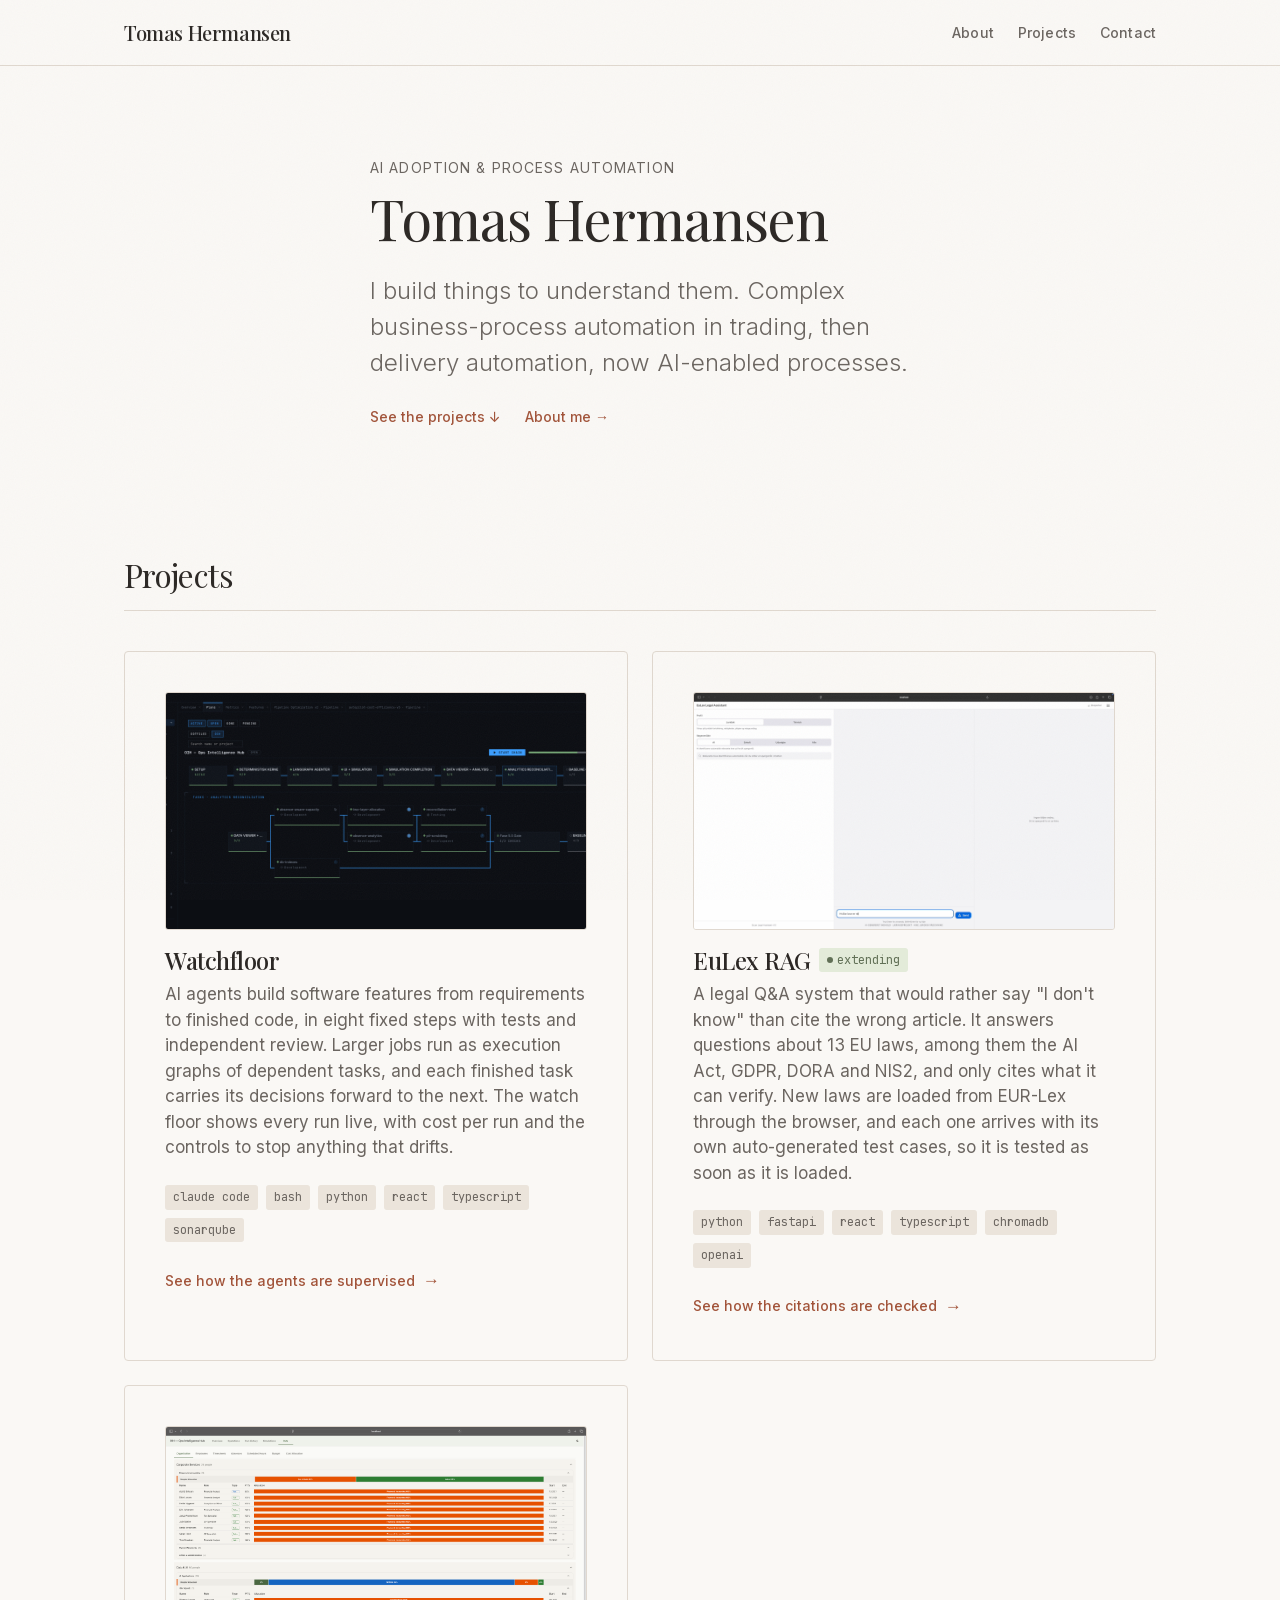
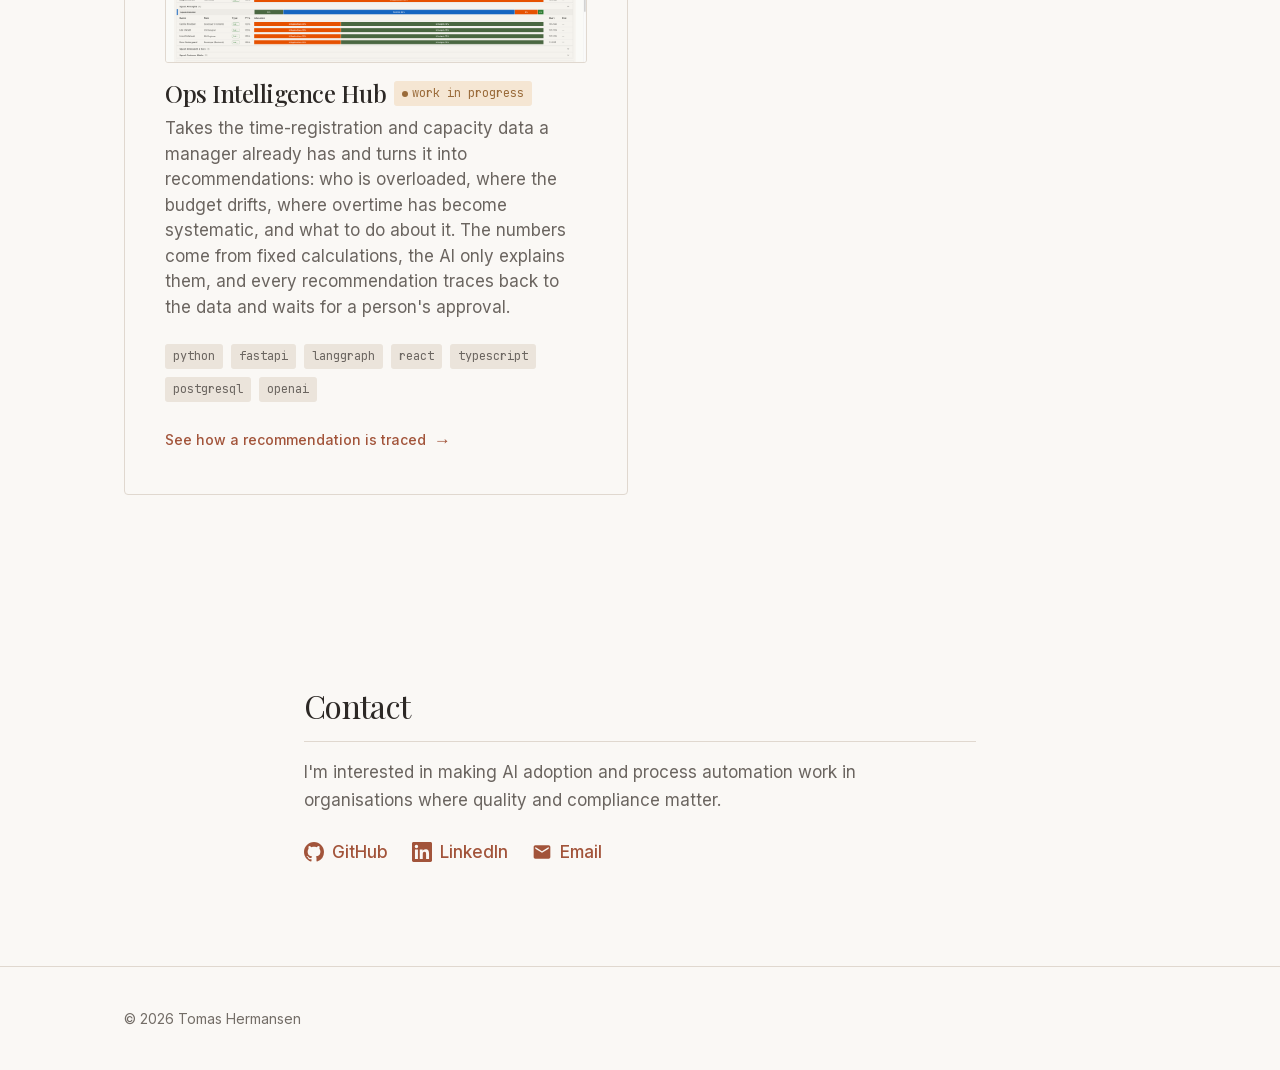
==== index.html @ 168fffea "design(landing): tighter hero and section spacing on phones so the first card starts above the fold " ====
<!DOCTYPE html>
<html lang="en">
<head>
  <meta charset="UTF-8">
  <meta name="viewport" content="width=device-width, initial-scale=1.0">
  <title>Tomas Hermansen | AI Adoption &amp; Process Automation</title>
  <meta name="description" content="AI adoption and process automation in regulated financial services. Currently building AI-powered process solutions and figuring out what governance actually looks like when agents do the work.">
  <meta name="theme-color" content="#FAF8F5">
  <link rel="canonical" href="https://tomashermansen-lang.github.io/portfolio/">

  <!-- Open Graph -->
  <meta property="og:type" content="website">
  <meta property="og:title" content="Tomas Hermansen | AI Adoption &amp; Process Automation">
  <meta property="og:description" content="AI adoption and process automation in regulated financial services - building AI-powered process solutions. Watchfloor, an agentic SDLC with a human supervision deck. A legal RAG system. Decision intelligence for operations.">
  <meta property="og:url" content="https://tomashermansen-lang.github.io/portfolio/">
  <meta property="og:image" content="https://tomashermansen-lang.github.io/portfolio/screenshots/dashboard-dark.png">
  <meta property="og:image:width" content="1200">
  <meta property="og:image:height" content="630">
  <meta property="og:locale" content="en">

  <!-- Twitter Card -->
  <meta name="twitter:card" content="summary_large_image">
  <meta name="twitter:title" content="Tomas Hermansen | AI Adoption &amp; Process Automation">
  <meta name="twitter:description" content="AI adoption and process automation in regulated financial services - building AI-powered process solutions. Watchfloor, an agentic SDLC with a human supervision deck. A legal RAG system. Decision intelligence for operations.">
  <meta name="twitter:image" content="https://tomashermansen-lang.github.io/portfolio/screenshots/dashboard-dark.png">

  <link rel="icon" href="assets/favicon.svg" type="image/svg+xml">
  <link rel="icon" href="assets/favicon.ico" sizes="32x32">
  <link rel="apple-touch-icon" href="assets/apple-touch-icon.png">
  <link rel="manifest" href="site.webmanifest">
  <link rel="stylesheet" href="style.css?v=8">

  <!-- Structured Data -->
  <script type="application/ld+json">
  {
    "@context": "https://schema.org",
    "@type": "ProfilePage",
    "mainEntity": {
      "@type": "Person",
      "name": "Tomas Hermansen",
      "jobTitle": "AI Adoption & Process Automation",
      "url": "https://tomashermansen-lang.github.io/portfolio/",
      "sameAs": [
        "https://github.com/tomashermansen-lang",
        "https://linkedin.com/in/tomashermansen"
      ]
    }
  }
  </script>
</head>
<body>

  <a href="#main" class="skip-link">Skip to content</a>

  <!-- Navigation -->
  <nav class="nav" aria-label="Primary">
    <div class="nav__inner">
      <a href="index.html" class="nav__name">Tomas Hermansen</a>
      <button class="nav__toggle" aria-expanded="false" aria-controls="nav-menu" aria-label="Menu">
        <svg class="nav__icon-open" viewBox="0 0 24 24" fill="none" stroke="currentColor" stroke-width="2" stroke-linecap="round"><line x1="3" y1="6" x2="21" y2="6"/><line x1="3" y1="12" x2="21" y2="12"/><line x1="3" y1="18" x2="21" y2="18"/></svg>
        <svg class="nav__icon-close" viewBox="0 0 24 24" fill="none" stroke="currentColor" stroke-width="2" stroke-linecap="round"><line x1="18" y1="6" x2="6" y2="18"/><line x1="6" y1="6" x2="18" y2="18"/></svg>
      </button>
      <ul class="nav__links" id="nav-menu">
        <li><a href="about.html">About</a></li>
        <li class="nav__dropdown-trigger">
          <a href="#projects" role="button" aria-expanded="false" aria-haspopup="true">Projects</a>
          <div class="nav__dropdown" id="projects-dropdown">
            <ul class="nav__dropdown-menu" role="menu">
              <li><a href="projects/watchfloor.html" role="menuitem">Watchfloor <span class="nav__dropdown-desc">Agentic SDLC with human supervision</span></a></li>
              <li class="nav__dropdown-subitem"><a href="projects/watchfloor-pipeline.html" role="menuitem" aria-label="Watchfloor chapter: The pipeline">The pipeline</a></li>
              <li class="nav__dropdown-subitem"><a href="projects/watchfloor-autopilot.html" role="menuitem" aria-label="Watchfloor chapter: Autopilot and execution graphs">Autopilot &amp; execution graphs</a></li>
              <li class="nav__dropdown-subitem"><a href="projects/watchfloor-observability.html" role="menuitem" aria-label="Watchfloor chapter: The watch floor">The watch floor</a></li>
              <li class="nav__dropdown-subitem"><a href="projects/watchfloor-economics.html" role="menuitem" aria-label="Watchfloor chapter: Economics and model routing">Economics &amp; model routing</a></li>
              <li><a href="projects/rag-framework.html" role="menuitem">EuLex RAG <span class="nav__dropdown-desc">Legal Q&amp;A with verified citations</span></a></li>
              <li><a href="projects/ops-intelligence-hub.html" role="menuitem">Ops Intelligence Hub <span class="nav__dropdown-desc">Decision intelligence for workforce analytics</span></a></li>
            </ul>
          </div>
        </li>
        <li><a href="#contact">Contact</a></li>
      </ul>
    </div>
  </nav>

  <main id="main">

    <!-- Hero -->
    <section class="hero" aria-label="Introduction">
      <div class="container">
        <p class="hero__kicker">AI Adoption &amp; Process Automation</p>
        <h1 class="hero__title">Tomas Hermansen</h1>
        <p class="hero__subtitle">I build things to understand them. Complex business-process automation in trading, then delivery automation, now AI-enabled processes.</p>
        <p class="hero__links">
          <a href="#projects">See the projects <span aria-hidden="true">&darr;</span></a>
          <a href="about.html">About me <span aria-hidden="true">&rarr;</span></a>
        </p>
      </div>
    </section>


    <!-- Projects -->
    <section id="projects" aria-labelledby="projects-title">
      <div class="container container--wide">
        <h2 class="section-title" id="projects-title">Projects</h2>
        <div class="projects-grid">

          <a href="projects/watchfloor.html" class="project-card">
            <div class="project-card__thumbnail project-card__thumbnail--lead">
              <img src="screenshots/dashboard-dark.png" alt="" loading="lazy" width="540" height="304">
            </div>
            <div class="project-card__header">
              <div class="project-card__title-row">
                <h3 class="project-card__title">Watchfloor</h3>
              </div>
            </div>
            <p class="project-card__description">
              AI agents build software features from requirements to finished code, in eight fixed steps with tests and independent review. Larger jobs run as execution graphs of dependent tasks, and each finished task carries its decisions forward to the next. The watch floor shows every run live, with cost per run and the controls to stop anything that drifts.
            </p>
            <div class="project-card__tags">
              <span class="tag">claude code</span>
              <span class="tag">bash</span>
              <span class="tag">python</span>
              <span class="tag">react</span>
              <span class="tag">typescript</span>
              <span class="tag">sonarqube</span>
            </div>
            <span class="project-card__link">See how the agents are supervised <span class="project-card__arrow" aria-hidden="true">&rarr;</span></span>
          </a>

          <a href="projects/rag-framework.html" class="project-card">
            <div class="project-card__thumbnail project-card__thumbnail--lead">
              <img src="assets/eulex/chat-demo.gif" alt="" loading="lazy" width="540" height="304">
            </div>
            <div class="project-card__header">
              <div class="project-card__title-row">
                <h3 class="project-card__title">EuLex RAG</h3>
                <span class="chip chip--extending"><span class="chip__dot"></span> extending</span>
              </div>
            </div>
            <p class="project-card__description">
              A legal Q&amp;A system that would rather say "I don't know" than cite the wrong article. It answers questions about 13 EU laws, among them the AI Act, GDPR, DORA and NIS2, and only cites what it can verify. New laws are loaded from EUR-Lex through the browser, and each one arrives with its own auto-generated test cases, so it is tested as soon as it is loaded.
            </p>
            <div class="project-card__tags">
              <span class="tag">python</span>
              <span class="tag">fastapi</span>
              <span class="tag">react</span>
              <span class="tag">typescript</span>
              <span class="tag">chromadb</span>
              <span class="tag">openai</span>
            </div>
            <span class="project-card__link">See how the citations are checked <span class="project-card__arrow" aria-hidden="true">&rarr;</span></span>
          </a>

          <a href="projects/ops-intelligence-hub.html" class="project-card">
            <div class="project-card__thumbnail project-card__thumbnail--lead">
              <img src="screenshots/oih-data-org.png" alt="" loading="lazy" width="540" height="304">
            </div>
            <div class="project-card__header">
              <div class="project-card__title-row">
                <h3 class="project-card__title">Ops Intelligence Hub</h3>
                <span class="chip chip--wip"><span class="chip__dot"></span> work in progress</span>
              </div>
            </div>
            <p class="project-card__description">
              Takes the time-registration and capacity data a manager already has and turns it into recommendations: who is overloaded, where the budget drifts, where overtime has become systematic, and what to do about it. The numbers come from fixed calculations, the AI only explains them, and every recommendation traces back to the data and waits for a person's approval.
            </p>
            <div class="project-card__tags">
              <span class="tag">python</span>
              <span class="tag">fastapi</span>
              <span class="tag">langgraph</span>
              <span class="tag">react</span>
              <span class="tag">typescript</span>
              <span class="tag">postgresql</span>
              <span class="tag">openai</span>
            </div>
            <span class="project-card__link">See how a recommendation is traced <span class="project-card__arrow" aria-hidden="true">&rarr;</span></span>
          </a>

        </div>
      </div>
    </section>

    <!-- Contact -->
    <section id="contact" aria-labelledby="contact-title">
      <div class="container">
        <h2 class="section-title" id="contact-title">Contact</h2>
        <p class="contact__lede">
          I'm interested in making AI adoption and process automation work
          in organisations where quality and compliance matter.
        </p>
        <ul class="contact__links">
          <li>
            <a href="https://github.com/tomashermansen-lang" target="_blank" rel="noopener noreferrer">
              <svg viewBox="0 0 24 24" fill="currentColor" aria-hidden="true"><path d="M12 0C5.37 0 0 5.37 0 12c0 5.31 3.435 9.795 8.205 11.385.6.105.825-.255.825-.57 0-.285-.015-1.23-.015-2.235-3.015.555-3.795-.735-4.035-1.41-.135-.345-.72-1.41-1.23-1.695-.42-.225-1.02-.78-.015-.795.945-.015 1.62.87 1.845 1.23 1.08 1.815 2.805 1.305 3.495.99.105-.78.42-1.305.765-1.605-2.67-.3-5.46-1.335-5.46-5.925 0-1.305.465-2.385 1.23-3.225-.12-.3-.54-1.53.12-3.18 0 0 1.005-.315 3.3 1.23.96-.27 1.98-.405 3-.405s2.04.135 3 .405c2.295-1.56 3.3-1.23 3.3-1.23.66 1.65.24 2.88.12 3.18.765.84 1.23 1.905 1.23 3.225 0 4.605-2.805 5.625-5.475 5.925.435.375.81 1.095.81 2.22 0 1.605-.015 2.895-.015 3.3 0 .315.225.69.825.57A12.02 12.02 0 0024 12c0-6.63-5.37-12-12-12z"/></svg>
              GitHub
            </a>
          </li>
          <li>
            <a href="https://linkedin.com/in/tomashermansen" target="_blank" rel="noopener noreferrer">
              <svg viewBox="0 0 24 24" fill="currentColor" aria-hidden="true"><path d="M20.447 20.452h-3.554v-5.569c0-1.328-.027-3.037-1.852-3.037-1.853 0-2.136 1.445-2.136 2.939v5.667H9.351V9h3.414v1.561h.046c.477-.9 1.637-1.85 3.37-1.85 3.601 0 4.267 2.37 4.267 5.455v6.286zM5.337 7.433a2.062 2.062 0 01-2.063-2.065 2.064 2.064 0 112.063 2.065zm1.782 13.019H3.555V9h3.564v11.452zM22.225 0H1.771C.792 0 0 .774 0 1.729v20.542C0 23.227.792 24 1.771 24h20.451C23.2 24 24 23.227 24 22.271V1.729C24 .774 23.2 0 22.222 0h.003z"/></svg>
              LinkedIn
            </a>
          </li>
          <li>
            <a href="mailto:tomas.hermansen@gmail.com">
              <svg viewBox="0 0 24 24" fill="currentColor" aria-hidden="true"><path d="M20 4H4c-1.1 0-1.99.9-1.99 2L2 18c0 1.1.9 2 2 2h16c1.1 0 2-.9 2-2V6c0-1.1-.9-2-2-2zm0 4-8 5-8-5V6l8 5 8-5v2z"/></svg>
              Email
            </a>
          </li>
        </ul>
      </div>
    </section>

  </main>

  <!-- Footer -->
  <footer class="footer">
    <div class="footer__inner">
      <span>&copy; 2026 Tomas Hermansen</span>
    </div>
  </footer>

  <script src="lightbox.js"></script>
  <script data-goatcounter="https://tomashermansen.goatcounter.com/count" async src="//gc.zgo.at/count.js"></script>
</body>
</html>
---- style.css ----
/* ==========================================================================
   Self-hosted Fonts
   ========================================================================== */

@font-face {
  font-family: 'Inter';
  font-style: normal;
  font-weight: 300 600;
  font-display: swap;
  src: url('assets/fonts/inter-latin.woff2') format('woff2');
  unicode-range: U+0000-00FF, U+0131, U+0152-0153, U+02BB-02BC, U+02C6, U+02DA, U+02DC, U+0304, U+0308, U+0329, U+2000-206F, U+20AC, U+2122, U+2191, U+2193, U+2212, U+2215, U+FEFF, U+FFFD;
}

@font-face {
  font-family: 'Inter';
  font-style: normal;
  font-weight: 300 600;
  font-display: swap;
  src: url('assets/fonts/inter-latin-ext.woff2') format('woff2');
  unicode-range: U+0100-02BA, U+02BD-02C5, U+02C7-02CC, U+02CE-02D7, U+02DD-02FF, U+0304, U+0308, U+0329, U+1D00-1DBF, U+1E00-1E9F, U+1EF2-1EFF, U+2020, U+20A0-20AB, U+20AD-20C0, U+2113, U+2C60-2C7F, U+A720-A7FF;
}

@font-face {
  font-family: 'Playfair Display';
  font-style: normal;
  font-weight: 400 500;
  font-display: swap;
  src: url('assets/fonts/playfair-display-latin.woff2') format('woff2');
  unicode-range: U+0000-00FF, U+0131, U+0152-0153, U+02BB-02BC, U+02C6, U+02DA, U+02DC, U+0304, U+0308, U+0329, U+2000-206F, U+20AC, U+2122, U+2191, U+2193, U+2212, U+2215, U+FEFF, U+FFFD;
}

@font-face {
  font-family: 'Playfair Display';
  font-style: normal;
  font-weight: 400 500;
  font-display: swap;
  src: url('assets/fonts/playfair-display-latin-ext.woff2') format('woff2');
  unicode-range: U+0100-02BA, U+02BD-02C5, U+02C7-02CC, U+02CE-02D7, U+02DD-02FF, U+0304, U+0308, U+0329, U+1D00-1DBF, U+1E00-1E9F, U+1EF2-1EFF, U+2020, U+20A0-20AB, U+20AD-20C0, U+2113, U+2C60-2C7F, U+A720-A7FF;
}

@font-face {
  font-family: 'JetBrains Mono';
  font-style: normal;
  font-weight: 400;
  font-display: swap;
  src: url('assets/fonts/jetbrains-mono-latin.woff2') format('woff2');
  unicode-range: U+0000-00FF, U+0131, U+0152-0153, U+02BB-02BC, U+02C6, U+02DA, U+02DC, U+0304, U+0308, U+0329, U+2000-206F, U+20AC, U+2122, U+2191, U+2193, U+2212, U+2215, U+FEFF, U+FFFD;
}

@font-face {
  font-family: 'JetBrains Mono';
  font-style: normal;
  font-weight: 400;
  font-display: swap;
  src: url('assets/fonts/jetbrains-mono-latin-ext.woff2') format('woff2');
  unicode-range: U+0100-02BA, U+02BD-02C5, U+02C7-02CC, U+02CE-02D7, U+02DD-02FF, U+0304, U+0308, U+0329, U+1D00-1DBF, U+1E00-1E9F, U+1EF2-1EFF, U+2020, U+20A0-20AB, U+20AD-20C0, U+2113, U+2C60-2C7F, U+A720-A7FF;
}

/* ==========================================================================
   Design Tokens
   ========================================================================== */

:root {
  /* Backgrounds */
  --bg-primary: #FAF8F5;
  --bg-secondary: #F2EDE8;
  --bg-accent: #EBE4DB;

  /* Text */
  --text-primary: #2C2825;
  --text-secondary: #6B6560;
  --text-tertiary: #736D67;

  /* Accents */
  --accent-terracotta: #A2543A;
  --accent-clay: #8A4A30;
  --accent-sage: #617056;
  --accent-stone: #8C8478;

  /* Functional */
  --border: #E0D8CF;
  --shadow: rgba(44, 40, 37, 0.06);

  /* Typography Scale */
  --text-xs: 0.75rem;
  --text-sm: 0.875rem;
  --text-base: 1.0625rem;
  --text-lg: 1.25rem;
  --text-xl: 1.5rem;
  --text-2xl: 2rem;
  --text-3xl: 2.75rem;
  --text-4xl: 3.5rem;

  /* Spacing (8px grid) */
  --space-xs: 0.25rem;
  --space-sm: 0.5rem;
  --space-md: 1rem;
  --space-lg: 1.5rem;
  --space-xl: 2.5rem;
  --space-2xl: 4rem;
  --space-3xl: 6rem;
  --space-4xl: 8rem;

  /* Layout */
  --max-width-text: 720px;
  --max-width-grid: 1080px;

  /* Fonts */
  --font-serif: 'Playfair Display', Georgia, serif;
  --font-sans: 'Inter', -apple-system, BlinkMacSystemFont, 'Segoe UI', sans-serif;
  --font-mono: 'JetBrains Mono', 'SF Mono', 'Fira Code', monospace;
}

/* ==========================================================================
   Reset & Base
   ========================================================================== */

*, *::before, *::after {
  box-sizing: border-box;
  margin: 0;
  padding: 0;
}

html {
  scroll-behavior: smooth;
  -webkit-text-size-adjust: 100%;
}

body {
  font-family: var(--font-sans);
  font-size: var(--text-base);
  font-weight: 400;
  line-height: 1.65;
  color: var(--text-primary);
  background-color: var(--bg-primary);
  -webkit-font-smoothing: antialiased;
  -moz-osx-font-smoothing: grayscale;
}

/* Paper grain texture */
body::before {
  content: '';
  position: fixed;
  inset: 0;
  opacity: 0.03;
  pointer-events: none;
  z-index: 9999;
  background-image: url("data:image/svg+xml,%3Csvg viewBox='0 0 256 256' xmlns='http://www.w3.org/2000/svg'%3E%3Cfilter id='noise'%3E%3CfeTurbulence type='fractalNoise' baseFrequency='0.9' numOctaves='4' stitchTiles='stitch'/%3E%3C/filter%3E%3Crect width='100%25' height='100%25' filter='url(%23noise)'/%3E%3C/svg%3E");
  background-repeat: repeat;
  background-size: 256px 256px;
}

img {
  max-width: 100%;
  display: block;
}

a {
  color: var(--accent-terracotta);
  text-decoration: none;
  transition: color 0.2s ease;
}

a:hover {
  color: var(--accent-clay);
  text-decoration: underline;
}

a:focus-visible,
button:focus-visible {
  outline: 2px solid var(--accent-terracotta);
  outline-offset: 3px;
  border-radius: 2px;
}

::selection {
  background-color: var(--accent-terracotta);
  color: var(--bg-primary);
}

/* Skip to content */
.skip-link {
  position: absolute;
  top: -100%;
  left: var(--space-lg);
  z-index: 200;
  padding: var(--space-sm) var(--space-md);
  background-color: var(--text-primary);
  color: var(--bg-primary);
  font-size: var(--text-sm);
  font-weight: 500;
  border-radius: 0 0 4px 4px;
  text-decoration: none;
  transition: top 0.2s ease;
}

.skip-link:focus {
  top: 0;
  color: var(--bg-primary);
}

/* ==========================================================================
   Layout
   ========================================================================== */

.container {
  max-width: var(--max-width-text);
  margin: 0 auto;
  padding: 0 var(--space-lg);
}

.container--wide {
  max-width: var(--max-width-grid);
}

section {
  padding: var(--space-3xl) 0;
}

/* ==========================================================================
   Navigation
   ========================================================================== */

.nav {
  position: fixed;
  top: 0;
  left: 0;
  right: 0;
  z-index: 100;
  background-color: rgba(250, 248, 245, 0.9);
  backdrop-filter: blur(12px);
  -webkit-backdrop-filter: blur(12px);
  border-bottom: 1px solid var(--border);
  transition: transform 0.3s ease;
}

.nav--hidden {
  transform: translateY(-100%);
}

.nav__inner {
  max-width: var(--max-width-grid);
  margin: 0 auto;
  padding: var(--space-md) var(--space-lg);
  display: flex;
  justify-content: space-between;
  align-items: center;
}

.nav__name {
  font-family: var(--font-serif);
  font-size: var(--text-lg);
  font-weight: 500;
  color: var(--text-primary);
  text-decoration: none;
  letter-spacing: -0.02em;
}

.nav__name:hover {
  text-decoration: none;
  color: var(--text-primary);
}

.nav__links {
  display: flex;
  gap: var(--space-lg);
  list-style: none;
  align-items: center;
}

.nav__links > li {
  position: relative;
}

.nav__links a {
  font-size: var(--text-sm);
  font-weight: 500;
  color: var(--text-secondary);
  text-decoration: none;
  letter-spacing: 0.01em;
  transition: color 0.2s ease;
}

.nav__links a:hover {
  color: var(--text-primary);
  text-decoration: none;
}

/* Dropdown */
.nav__dropdown-trigger {
  cursor: pointer;
}

.nav__dropdown {
  position: absolute;
  top: 100%;
  left: 50%;
  transform: translateX(-50%);
  padding-top: var(--space-sm);
  opacity: 0;
  visibility: hidden;
  transition: opacity 0.2s ease, visibility 0.2s ease;
}

.nav__dropdown-trigger:hover .nav__dropdown,
.nav__dropdown-trigger:focus-within .nav__dropdown {
  opacity: 1;
  visibility: visible;
}

.nav__dropdown-menu {
  background-color: var(--bg-primary);
  border: 1px solid var(--border);
  border-radius: 4px;
  padding: var(--space-sm) 0;
  min-width: 220px;
  box-shadow: 0 4px 12px var(--shadow);
  list-style: none;
}

.nav__dropdown-menu a {
  display: block;
  padding: var(--space-sm) var(--space-lg);
  font-size: var(--text-sm);
  white-space: nowrap;
}

.nav__dropdown-menu a:hover {
  background-color: var(--bg-secondary);
  text-decoration: none;
}

.nav__dropdown-desc {
  display: block;
  margin-top: 2px;
  font-size: var(--text-xs);
  color: var(--text-tertiary);
}

/* Watchfloor chapter links, indented under the parent item */
.nav__dropdown-subitem a {
  padding: var(--space-xs) var(--space-lg) var(--space-xs) calc(var(--space-lg) + var(--space-md));
  font-size: var(--text-sm);
  color: var(--text-secondary);
}

/* Hamburger toggle */
.nav__toggle {
  display: none;
  background: none;
  border: none;
  cursor: pointer;
  padding: var(--space-sm);
  color: var(--text-primary);
  -webkit-tap-highlight-color: transparent;
}

.nav__toggle svg {
  width: 24px;
  height: 24px;
  display: block;
}

.nav__toggle .nav__icon-close {
  display: none;
}

.nav__toggle[aria-expanded="true"] .nav__icon-open {
  display: none;
}

.nav__toggle[aria-expanded="true"] .nav__icon-close {
  display: block;
}

/* ==========================================================================
   Hero
   ========================================================================== */

.hero {
  /* Half a screen, not a full one: the first project card must peek above
     the fold on a laptop. A clean hero edge reads as a "false floor". */
  min-height: auto;
  display: flex;
  flex-direction: column;
  justify-content: center;
  padding: var(--space-3xl) 0 var(--space-2xl);
  margin-top: 60px;
  position: relative;
}

.hero + section {
  padding-top: var(--space-2xl);
}

.hero--project {
  min-height: auto;
  padding: var(--space-4xl) 0 var(--space-2xl);
  margin-top: 60px;
}

.hero__title {
  font-family: var(--font-serif);
  font-size: var(--text-4xl);
  font-weight: 400;
  line-height: 1.1;
  letter-spacing: -0.02em;
  color: var(--text-primary);
  margin-bottom: var(--space-lg);
}

.hero__title--project {
  font-size: var(--text-3xl);
  margin-bottom: var(--space-md);
}

.hero__subtitle {
  font-size: var(--text-lg);
  font-weight: 300;
  color: var(--text-secondary);
  line-height: 1.5;
  max-width: 540px;
}

.hero__meta {
  display: flex;
  flex-wrap: wrap;
  align-items: center;
  gap: var(--space-md);
  margin-top: var(--space-lg);
}

.hero__meta + .hero__meta {
  margin-top: var(--space-sm);
}

/* Two descriptive links under the subtitle: one down the page, one to About */
.hero__links {
  display: flex;
  flex-wrap: wrap;
  gap: var(--space-lg);
  margin-top: var(--space-lg);
  font-size: var(--text-sm);
  font-weight: 500;
}

.hero__scroll {
  position: absolute;
  bottom: var(--space-xl);
  left: 50%;
  transform: translateX(-50%);
  display: flex;
  flex-direction: column;
  align-items: center;
  gap: var(--space-sm);
  color: var(--text-tertiary);
  font-size: var(--text-xs);
  letter-spacing: 0.08em;
  text-transform: uppercase;
}

.hero__scroll-line {
  width: 1px;
  height: 40px;
  background-color: var(--text-tertiary);
  animation: scroll-hint 2s ease-in-out infinite;
}

@keyframes scroll-hint {
  0%, 100% { opacity: 0.3; transform: scaleY(0.6); }
  50% { opacity: 1; transform: scaleY(1); }
}

@media (prefers-reduced-motion: reduce) {
  .hero__scroll-line {
    animation: none;
    opacity: 0.5;
  }
}

/* ==========================================================================
   Chips / Status Badges
   ========================================================================== */

.chip {
  display: inline-flex;
  align-items: center;
  gap: var(--space-xs);
  font-family: var(--font-mono);
  font-size: var(--text-xs);
  font-weight: 400;
  padding: var(--space-xs) var(--space-sm);
  border-radius: 3px;
  line-height: 1.4;
}

.chip--wip {
  background-color: #F5E6D3;
  color: #9A6B3A;
}

.chip--extending {
  background-color: #E3EBD9;
  color: var(--accent-sage);
}

.chip--stable {
  background-color: var(--bg-accent);
  color: var(--text-secondary);
}

.chip__dot {
  width: 6px;
  height: 6px;
  border-radius: 50%;
  background-color: currentColor;
}

/* ==========================================================================
   Section Headers
   ========================================================================== */

.section-title {
  font-family: var(--font-serif);
  font-size: var(--text-2xl);
  font-weight: 400;
  letter-spacing: -0.02em;
  line-height: 1.2;
  color: var(--text-primary);
  margin-bottom: var(--space-md);
  padding-bottom: var(--space-md);
  border-bottom: 1px solid var(--border);
}

/* ==========================================================================
   About
   ========================================================================== */

.about__text {
  max-width: var(--max-width-text);
}

.about__text p {
  margin-bottom: var(--space-lg);
  color: var(--text-primary);
}

.about__text p:last-child {
  margin-bottom: 0;
}

.about__lead {
  font-size: var(--text-lg);
  line-height: 1.6;
  color: var(--text-primary);
}

/* ==========================================================================
   Projects (index cards)
   ========================================================================== */

.projects-grid {
  display: grid;
  grid-template-columns: 1fr;
  gap: var(--space-lg);
  margin-top: var(--space-xl);
}

.project-card {
  display: block;
  padding: var(--space-xl);
  border: 1px solid var(--border);
  border-radius: 4px;
  background-color: var(--bg-primary);
  text-decoration: none;
  color: inherit;
  transition: background-color 0.2s ease, border-color 0.2s ease;
  position: relative;
}

.project-card:hover {
  background-color: var(--bg-secondary);
  border-color: var(--accent-stone);
  text-decoration: none;
  color: inherit;
}

.project-card:focus-visible {
  outline: 2px solid var(--accent-terracotta);
  outline-offset: 2px;
}

.project-card__header {
  display: flex;
  justify-content: space-between;
  align-items: flex-start;
  margin-bottom: var(--space-sm);
}

.project-card__title-row {
  display: flex;
  align-items: center;
  gap: var(--space-sm);
  flex-wrap: wrap;
}

.project-card__title {
  font-family: var(--font-serif);
  font-size: var(--text-xl);
  font-weight: 500;
  letter-spacing: -0.02em;
  line-height: 1.2;
  color: var(--text-primary);
}

.project-card__arrow {
  color: var(--text-tertiary);
  font-size: var(--text-lg);
  transition: transform 0.2s ease, color 0.2s ease;
  flex-shrink: 0;
  margin-left: var(--space-md);
}

.project-card:hover .project-card__arrow {
  transform: translateX(4px);
  color: var(--accent-terracotta);
}

.project-card__description {
  font-size: var(--text-base);
  color: var(--text-secondary);
  line-height: 1.5;
  margin-bottom: var(--space-lg);
}

.project-card__tags {
  display: flex;
  flex-wrap: wrap;
  gap: var(--space-sm);
}

.tag {
  font-family: var(--font-mono);
  font-size: var(--text-xs);
  font-weight: 400;
  color: var(--text-secondary);
  background-color: var(--bg-accent);
  padding: var(--space-xs) var(--space-sm);
  border-radius: 3px;
  line-height: 1.4;
}

/* Project card thumbnails */
.project-card__thumbnail {
  margin-top: var(--space-md);
  border-radius: 3px;
  overflow: hidden;
  border: 1px solid var(--border);
  aspect-ratio: 16 / 9;
}

.project-card__thumbnail img {
  width: 100%;
  height: 100%;
  object-fit: cover;
  display: block;
}

/* Thumbnail first: a picture reads as "something to open", a paragraph as
   "something to read". */
.project-card__thumbnail--lead {
  margin: 0 0 var(--space-md);
}

/* Link label with information scent, replaces the bare arrow */
.project-card__link {
  display: inline-flex;
  align-items: center;
  gap: var(--space-sm);
  margin-top: var(--space-lg);
  font-size: var(--text-sm);
  font-weight: 500;
  color: var(--accent-terracotta);
}

.project-card__link .project-card__arrow {
  margin-left: 0;
  font-size: var(--text-base);
  color: inherit;
}

/* ==========================================================================
   Project Page — Content
   ========================================================================== */

.project-content {
  max-width: var(--max-width-text);
  margin: 0 auto;
  padding: 0 var(--space-lg);
}

.project-content h2 {
  font-family: var(--font-serif);
  font-size: var(--text-2xl);
  font-weight: 400;
  letter-spacing: -0.02em;
  line-height: 1.2;
  color: var(--text-primary);
  margin-top: var(--space-3xl);
  margin-bottom: var(--space-md);
  padding-bottom: var(--space-md);
  border-bottom: 1px solid var(--border);
}

.project-content h3 {
  font-family: var(--font-serif);
  font-size: var(--text-xl);
  font-weight: 500;
  letter-spacing: -0.02em;
  line-height: 1.3;
  color: var(--text-primary);
  margin-top: var(--space-xl);
  margin-bottom: var(--space-md);
}

.project-content p {
  margin-bottom: var(--space-lg);
  color: var(--text-primary);
}

.project-content ul,
.project-content ol {
  margin-bottom: var(--space-lg);
  padding-left: var(--space-lg);
  color: var(--text-primary);
}

.project-content li {
  margin-bottom: var(--space-sm);
  line-height: 1.6;
}

.project-content strong {
  font-weight: 600;
}

/* Lead paragraph */
.project-content > p:first-of-type {
  font-size: var(--text-lg);
  line-height: 1.6;
  color: var(--text-secondary);
}

.project-content__summary {
  font-size: var(--text-lg);
  line-height: 1.6;
  color: var(--text-secondary);
  padding-bottom: var(--space-lg);
  border-bottom: 1px solid var(--border);
  margin-bottom: var(--space-xl);
}

/* ==========================================================================
   Diagrams (SVG)
   ========================================================================== */

.diagram {
  margin: var(--space-2xl) calc(-1 * var(--space-xl));
  padding: var(--space-2xl) var(--space-xl);
  background-color: var(--bg-secondary);
  border-top: 1px solid var(--border);
  border-bottom: 1px solid var(--border);
  overflow-x: auto;
  transition: background-color 0.2s ease;
}

.diagram:hover {
  background-color: var(--bg-accent);
}

.diagram svg {
  display: block;
  margin: 0 auto;
  width: 100%;
  max-width: 820px;
  height: auto;
}

.diagram__caption {
  text-align: center;
  font-size: var(--text-sm);
  color: var(--text-tertiary);
  margin-top: var(--space-lg);
  font-style: italic;
  max-width: 600px;
  margin-left: auto;
  margin-right: auto;
  line-height: 1.5;
}

/* ==========================================================================
   Pipeline Timeline (typography-driven diagram)
   ========================================================================== */

.pipeline-timeline {
  margin: var(--space-2xl) 0;
  padding: var(--space-xl) 0;
}

.pipeline-timeline__phase {
  position: relative;
  margin-bottom: var(--space-md);
}

.pipeline-timeline__phase-label {
  display: flex;
  align-items: baseline;
  gap: var(--space-sm);
  margin-bottom: var(--space-md);
  padding-bottom: var(--space-sm);
  border-bottom: 1px solid var(--border);
}

.pipeline-timeline__phase-number {
  font-family: var(--font-mono);
  font-size: var(--text-sm);
  color: var(--accent-terracotta);
  font-weight: 400;
}

.pipeline-timeline__phase-name {
  font-family: var(--font-serif);
  font-size: var(--text-lg);
  color: var(--text-primary);
  font-weight: 500;
  letter-spacing: -0.01em;
}

.pipeline-timeline__actor {
  margin-left: auto;
  font-family: var(--font-sans);
  font-size: var(--text-xs);
  font-weight: 500;
  text-transform: uppercase;
  letter-spacing: 0.05em;
}

.pipeline-timeline__actor--llm {
  color: var(--accent-terracotta);
}

.pipeline-timeline__actor--det {
  color: var(--accent-sage);
}

.pipeline-timeline__actor--all {
  color: var(--text-secondary);
}

.pipeline-timeline__step {
  display: flex;
  gap: var(--space-lg);
  padding: var(--space-md) 0;
}

.pipeline-timeline__step--bookend {
  padding: var(--space-xs) 0;
  margin-bottom: var(--space-sm);
}

.pipeline-timeline__step--bookend .pipeline-timeline__detail {
  color: var(--text-tertiary);
  font-size: var(--text-sm);
}

.pipeline-timeline__marker {
  flex-shrink: 0;
  width: 2px;
  background-color: var(--border);
  border-radius: 1px;
  margin-top: 0.35em;
}


.pipeline-timeline__content {
  flex: 1;
  min-width: 0;
}

.pipeline-timeline__header {
  display: flex;
  flex-wrap: wrap;
  align-items: baseline;
  gap: var(--space-xs);
  margin-bottom: var(--space-xs);
}

.pipeline-timeline__command {
  font-family: var(--font-mono);
  font-size: var(--text-base);
  color: var(--text-primary);
  font-weight: 400;
}

.pipeline-timeline__arrow {
  color: var(--text-tertiary);
  font-size: var(--text-sm);
}

.pipeline-timeline__loop {
  font-family: var(--font-sans);
  font-size: var(--text-xs);
  color: var(--accent-terracotta);
  border: 1px solid var(--accent-terracotta);
  border-radius: 3px;
  padding: 1px 6px;
  margin-left: var(--space-xs);
  white-space: nowrap;
}

.pipeline-timeline__flow-only {
  font-family: var(--font-sans);
  font-size: var(--text-xs);
  color: var(--accent-stone);
  border: 1px solid var(--accent-stone);
  border-radius: 3px;
  padding: 1px 6px;
  margin-left: var(--space-xs);
  white-space: nowrap;
}

.pipeline-timeline__checkpoint-skip {
  color: var(--text-tertiary);
  font-style: italic;
}

.pipeline-timeline__gate {
  font-family: var(--font-sans);
  font-size: var(--text-xs);
  color: var(--accent-sage);
  border: 1px solid var(--accent-sage);
  border-radius: 3px;
  padding: 1px 6px;
  white-space: nowrap;
}

.pipeline-timeline__detail {
  font-size: var(--text-sm);
  color: var(--text-secondary);
  line-height: 1.6;
}

.pipeline-timeline__checkpoint {
  text-align: center;
  font-family: var(--font-sans);
  font-size: var(--text-sm);
  color: var(--text-tertiary);
  letter-spacing: 0.02em;
  margin-top: calc(-1 * var(--space-md));
  padding-bottom: var(--space-xs);
}

.pipeline-timeline__caption {
  margin-top: var(--space-xl);
  padding-top: var(--space-md);
  border-top: 1px solid var(--border);
  font-size: var(--text-sm);
  color: var(--text-tertiary);
  font-style: italic;
  line-height: 1.5;
}

/* ==========================================================================
   Execution Graph (typography-driven)
   ========================================================================== */

.exec-graph {
  margin: var(--space-2xl) 0;
  padding: var(--space-xl) 0;
}

.exec-graph__phase {
  margin-bottom: var(--space-xl);
}

.exec-graph__phase-header {
  display: flex;
  align-items: baseline;
  gap: var(--space-sm);
  margin-bottom: var(--space-md);
  padding-bottom: var(--space-sm);
  border-bottom: 1px solid var(--border);
}

.exec-graph__phase-number {
  font-family: var(--font-mono);
  font-size: var(--text-sm);
  color: var(--accent-terracotta);
}

.exec-graph__phase-name {
  font-family: var(--font-serif);
  font-size: var(--text-lg);
  color: var(--text-primary);
  font-weight: 500;
  letter-spacing: -0.01em;
}

.exec-graph__gate {
  margin-left: auto;
  font-family: var(--font-sans);
  font-size: var(--text-xs);
  color: var(--accent-sage);
  font-weight: 500;
  text-transform: uppercase;
  letter-spacing: 0.05em;
  white-space: nowrap;
}

.exec-graph__tasks {
  display: flex;
  flex-wrap: wrap;
  justify-content: center;
  gap: var(--space-md) var(--space-2xl);
  margin-bottom: var(--space-sm);
}

.exec-graph__tasks--sequential {
  flex-direction: column;
  align-items: center;
  gap: var(--space-sm);
}

.exec-graph__tasks--sequential .exec-graph__task::before {
  content: '↓';
  display: block;
  color: var(--stone-400);
  font-size: var(--text-sm);
  margin-bottom: 2px;
}

.exec-graph__tasks--sequential .exec-graph__task:first-child::before {
  display: none;
}

.exec-graph__task {
  display: flex;
  flex-direction: column;
  align-items: center;
  gap: 2px;
  padding: var(--space-sm) 0;
}

.exec-graph__task-name {
  font-family: var(--font-mono);
  font-size: var(--text-base);
  color: var(--text-primary);
  font-weight: 400;
}

.exec-graph__task-meta {
  font-family: var(--font-sans);
  font-size: var(--text-sm);
  color: var(--text-secondary);
}

.exec-graph__note {
  font-family: var(--font-sans);
  font-size: var(--text-sm);
  color: var(--text-secondary);
  font-style: italic;
  text-align: center;
}

.exec-graph__caption {
  margin-top: var(--space-xl);
  padding-top: var(--space-md);
  border-top: 1px solid var(--border);
  font-size: var(--text-sm);
  color: var(--text-tertiary);
  font-style: italic;
  line-height: 1.5;
}

.exec-graph__caption em {
  font-style: normal;
  font-family: var(--font-mono);
  font-size: var(--text-sm);
}

/* ==========================================================================
   Screenshot Placeholders
   ========================================================================== */

.screenshot {
  margin: var(--space-xl) 0;
}

.screenshot__image {
  display: block;
  width: 100%;
  height: auto;
  border-radius: 4px;
  border: 1px solid var(--border);
  cursor: zoom-in;
  background-color: var(--bg-secondary);
}

.screenshot:has(.screenshot__image)::after {
  content: 'Tap to expand';
  display: block;
  text-align: center;
  font-family: var(--font-sans);
  font-size: var(--text-xs);
  color: var(--text-tertiary);
  margin-top: var(--space-xs);
}

.screenshot__frame {
  background-color: var(--bg-secondary);
  border: 1px dashed var(--border);
  border-radius: 4px;
  padding: var(--space-3xl) var(--space-xl);
  display: flex;
  flex-direction: column;
  align-items: center;
  justify-content: center;
  gap: var(--space-md);
  min-height: 280px;
}

.screenshot__frame img {
  border-radius: 4px;
  border: 1px solid var(--border);
}

.screenshot__frame--has-image {
  padding: 0;
  border-style: solid;
  overflow: hidden;
}

.screenshot__frame--has-image img {
  border: none;
  border-radius: 0;
}

.screenshot__icon {
  color: var(--text-tertiary);
  opacity: 0.5;
}

.screenshot__label {
  font-size: var(--text-sm);
  color: var(--text-tertiary);
  text-align: center;
  max-width: 400px;
}

.screenshot__filename {
  font-family: var(--font-mono);
  font-size: var(--text-xs);
  color: var(--text-tertiary);
  background-color: var(--bg-accent);
  padding: var(--space-xs) var(--space-sm);
  border-radius: 3px;
}

.screenshot__caption {
  font-size: var(--text-sm);
  color: var(--text-tertiary);
  margin-top: var(--space-sm);
  font-style: italic;
}

/* ==========================================================================
   Learnings / Challenge Blocks
   ========================================================================== */

.learning-block {
  margin: var(--space-lg) 0;
  padding: var(--space-lg);
  border-left: 3px solid var(--accent-sage);
  background-color: var(--bg-secondary);
  border-radius: 0 4px 4px 0;
}

.learning-block__title {
  font-family: var(--font-sans);
  font-size: var(--text-base);
  font-weight: 600;
  color: var(--text-primary);
  margin-bottom: var(--space-sm);
}

.learning-block p {
  font-size: var(--text-base);
  color: var(--text-secondary);
  margin-bottom: 0;
}

.challenge-block {
  margin: var(--space-lg) 0;
  padding: var(--space-lg);
  border-left: 3px solid var(--accent-terracotta);
  background-color: var(--bg-secondary);
  border-radius: 0 4px 4px 0;
}

.challenge-block__title {
  font-family: var(--font-sans);
  font-size: var(--text-base);
  font-weight: 600;
  color: var(--text-primary);
  margin-bottom: var(--space-sm);
}

.challenge-block p {
  font-size: var(--text-base);
  color: var(--text-secondary);
  margin-bottom: 0;
}

/* ==========================================================================
   Project Footer (repo link)
   ========================================================================== */

.project-cta {
  margin-top: var(--space-3xl);
  padding: var(--space-xl);
  border: 1px solid var(--border);
  border-radius: 4px;
  display: flex;
  justify-content: space-between;
  align-items: center;
  transition: background-color 0.2s ease, border-color 0.2s ease;
}

.project-cta:hover {
  background-color: var(--bg-secondary);
  border-color: var(--accent-stone);
  text-decoration: none;
  color: inherit;
}

.project-cta--disabled {
  cursor: default;
  pointer-events: none;
  opacity: 0.7;
}

.project-cta__text {
  font-size: var(--text-base);
  color: var(--text-secondary);
}

.project-cta__label {
  font-family: var(--font-serif);
  font-size: var(--text-lg);
  font-weight: 500;
  color: var(--text-primary);
  margin-bottom: var(--space-xs);
}

.project-cta__arrow {
  font-size: var(--text-xl);
  color: var(--text-tertiary);
  transition: transform 0.2s ease, color 0.2s ease;
}

.project-cta:hover .project-cta__arrow {
  transform: translateX(4px);
  color: var(--accent-terracotta);
}

/* ==========================================================================
   Next Project Navigation
   ========================================================================== */

.next-project {
  margin-top: var(--space-4xl);
  padding-top: var(--space-3xl);
  border-top: 1px solid var(--border);
}

.next-project__label {
  font-size: var(--text-sm);
  font-weight: 500;
  color: var(--text-tertiary);
  text-transform: uppercase;
  letter-spacing: 0.06em;
  margin-bottom: var(--space-sm);
}

.next-project__link {
  display: flex;
  justify-content: space-between;
  align-items: center;
  padding: var(--space-xl);
  border: 1px solid var(--border);
  border-radius: 4px;
  text-decoration: none;
  color: inherit;
  transition: background-color 0.2s ease, border-color 0.2s ease;
}

.next-project__link:hover {
  background-color: var(--bg-secondary);
  border-color: var(--accent-stone);
  text-decoration: none;
  color: inherit;
}

.next-project__title {
  font-family: var(--font-serif);
  font-size: var(--text-xl);
  font-weight: 500;
  color: var(--text-primary);
  letter-spacing: -0.02em;
}

.next-project__description {
  font-size: var(--text-sm);
  color: var(--text-secondary);
  margin-top: var(--space-xs);
}

.next-project__thumbnail {
  width: 120px;
  height: 68px;
  border-radius: 3px;
  overflow: hidden;
  border: 1px solid var(--border);
  flex-shrink: 0;
  margin-left: var(--space-lg);
}

.next-project__thumbnail img {
  width: 100%;
  height: 100%;
  object-fit: cover;
  display: block;
}

.next-project__arrow {
  font-size: var(--text-xl);
  color: var(--text-tertiary);
  transition: transform 0.2s ease, color 0.2s ease;
  flex-shrink: 0;
  margin-left: var(--space-md);
}

.next-project__link:hover .next-project__arrow {
  transform: translateX(4px);
  color: var(--accent-terracotta);
}

.next-project:last-child {
  margin-bottom: var(--space-4xl);
}

/* ==========================================================================
   Contact
   ========================================================================== */

.contact__text {
  color: var(--text-secondary);
  margin-bottom: var(--space-xl);
  max-width: var(--max-width-text);
}

.contact__links {
  display: flex;
  flex-wrap: wrap;
  gap: var(--space-lg);
  list-style: none;
}

.contact__links a {
  font-size: var(--text-base);
  font-weight: 500;
  display: inline-flex;
  align-items: center;
  gap: var(--space-sm);
}

.contact__links svg {
  width: 20px;
  height: 20px;
  flex-shrink: 0;
}

/* ==========================================================================
   Footer
   ========================================================================== */

.footer {
  padding: var(--space-xl) 0;
  border-top: 1px solid var(--border);
}

.footer__inner {
  max-width: var(--max-width-grid);
  margin: 0 auto;
  padding: 0 var(--space-lg);
  display: flex;
  justify-content: space-between;
  align-items: center;
  color: var(--text-tertiary);
  font-size: var(--text-sm);
}

/* ==========================================================================
   Back Link (project pages)
   ========================================================================== */

.back-link {
  display: inline-flex;
  align-items: center;
  gap: var(--space-sm);
  font-size: var(--text-sm);
  font-weight: 500;
  color: var(--text-secondary);
  margin-bottom: var(--space-xl);
}

.back-link:hover {
  color: var(--text-primary);
  text-decoration: none;
}

/* ==========================================================================
   Responsive
   ========================================================================== */

@media (min-width: 640px) {
  .hero__title {
    font-size: var(--text-4xl);
  }

  .hero__subtitle {
    font-size: var(--text-xl);
  }
}

@media (min-width: 1024px) {
  .projects-grid {
    grid-template-columns: 1fr 1fr;
  }
}

@media (max-width: 639px) {
  .hero {
    min-height: auto;
    padding-top: var(--space-xl);
    padding-bottom: var(--space-xl);
  }

  /* Phone: pull the first project card up so its image starts above the
     fold; measured on iPhone Safari the heading alone sat at the fold. */
  .hero + section {
    padding-top: var(--space-xl);
  }

  .hero + section .projects-grid {
    margin-top: var(--space-lg);
  }

  .hero__title {
    font-size: var(--text-3xl);
  }

  .hero__title--project {
    font-size: var(--text-2xl);
  }

  .hero__subtitle {
    font-size: var(--text-base);
  }

  /* Mobile nav: hamburger */
  .nav__toggle {
    display: block;
  }

  .nav__links {
    display: none;
    flex-direction: column;
    position: absolute;
    top: 100%;
    left: 0;
    right: 0;
    background-color: rgba(250, 248, 245, 0.98);
    backdrop-filter: blur(12px);
    -webkit-backdrop-filter: blur(12px);
    border-bottom: 1px solid var(--border);
    padding: var(--space-md) var(--space-lg);
    gap: 0;
  }

  .nav__links--open {
    display: flex;
  }

  .nav__links > li {
    border-bottom: 1px solid var(--border);
  }

  .nav__links > li:last-child {
    border-bottom: none;
  }

  .nav__links a {
    font-size: var(--text-base);
    display: block;
    padding: var(--space-md) 0;
    min-height: 44px;
    display: flex;
    align-items: center;
  }

  .nav__dropdown {
    position: static;
    transform: none;
    padding-top: 0;
    opacity: 1;
    visibility: visible;
    display: none;
  }

  .nav__dropdown--open {
    display: block;
  }

  .nav__dropdown-menu {
    border: none;
    box-shadow: none;
    padding: 0 0 var(--space-sm) var(--space-md);
    min-width: auto;
  }

  .nav__dropdown-menu {
    text-align: left;
  }

  .nav__dropdown-menu a {
    padding: var(--space-sm) 0;
    min-height: 44px;
    display: block;
    white-space: normal;
  }

  .nav__dropdown-subitem {
    display: list-item;
  }

  .nav__dropdown-subitem a {
    font-size: var(--text-sm);
    color: var(--text-secondary);
    padding-left: var(--space-md);
  }

  section {
    padding: var(--space-2xl) 0;
  }

  .section-title {
    font-size: var(--text-xl);
  }

  .project-card {
    padding: var(--space-lg);
  }

  .project-cta {
    flex-direction: column;
    gap: var(--space-md);
    text-align: center;
  }

  .next-project__thumbnail {
    display: none;
  }

  .footer__inner {
    flex-direction: column;
    gap: var(--space-sm);
    text-align: center;
  }

  .diagram {
    padding: var(--space-md);
    margin-left: calc(-1 * var(--space-lg));
    margin-right: calc(-1 * var(--space-lg));
  }

  /* On mobile, diagrams show a hint that they're tappable */
  .diagram::after,
  .screenshot__frame--has-image::after {
    content: 'Tap to expand';
    display: block;
    text-align: center;
    font-size: var(--text-xs);
    color: var(--text-tertiary);
    margin-top: var(--space-sm);
    font-family: var(--font-sans);
  }

  .screenshot__frame--has-image::after {
    position: absolute;
    bottom: var(--space-sm);
    left: 50%;
    transform: translateX(-50%);
    background-color: rgba(250, 248, 245, 0.85);
    padding: var(--space-xs) var(--space-sm);
    border-radius: 3px;
  }

  .screenshot__frame--has-image {
    position: relative;
  }

  /* Screenshots go edge-to-edge on mobile */
  .screenshot {
    margin-left: calc(-1 * var(--space-lg));
    margin-right: calc(-1 * var(--space-lg));
  }

  .screenshot__frame {
    border-radius: 0;
    border-left: none;
    border-right: none;
  }

  .screenshot__frame--has-image {
    border-radius: 0;
  }

  .screenshot__frame--has-image img {
    border-radius: 0;
  }

  .screenshot__caption {
    padding: 0 var(--space-lg);
  }

  .hero__meta {
    flex-direction: column;
    align-items: flex-start;
  }
}

/* ==========================================================================
   Lightbox
   ========================================================================== */

.lightbox {
  position: fixed;
  inset: 0;
  z-index: 10000;
  background-color: rgba(44, 40, 37, 0);
  display: flex;
  align-items: center;
  justify-content: center;
  pointer-events: none;
  transition: background-color 0.3s ease;
  padding: var(--space-lg);
}

.lightbox--open {
  background-color: rgba(44, 40, 37, 0.88);
  pointer-events: auto;
  cursor: zoom-out;
}

.lightbox__content {
  max-width: 95vw;
  max-height: 95vh;
  width: 100%;
  display: flex;
  align-items: center;
  justify-content: center;
  opacity: 0;
  transform: scale(0.95);
  transition: opacity 0.3s ease, transform 0.3s ease;
}

.lightbox--open .lightbox__content {
  opacity: 1;
  transform: scale(1);
}

.lightbox__content svg {
  background-color: var(--bg-primary);
  border-radius: 6px;
  padding: var(--space-xl);
  box-shadow: 0 8px 40px rgba(0, 0, 0, 0.3);
}

.lightbox__content img {
  border-radius: 6px;
  box-shadow: 0 8px 40px rgba(0, 0, 0, 0.3);
}

/* Hero kicker: visible role positioning above the name */
.hero__kicker {
  font-size: var(--text-sm);
  letter-spacing: 0.08em;
  text-transform: uppercase;
  color: var(--text-secondary);
  margin-bottom: var(--space-sm);
}

/* Contact lede: role positioning above the links */
.contact__lede {
  color: var(--text-secondary);
  max-width: 60ch;
  margin-bottom: var(--space-lg);
}
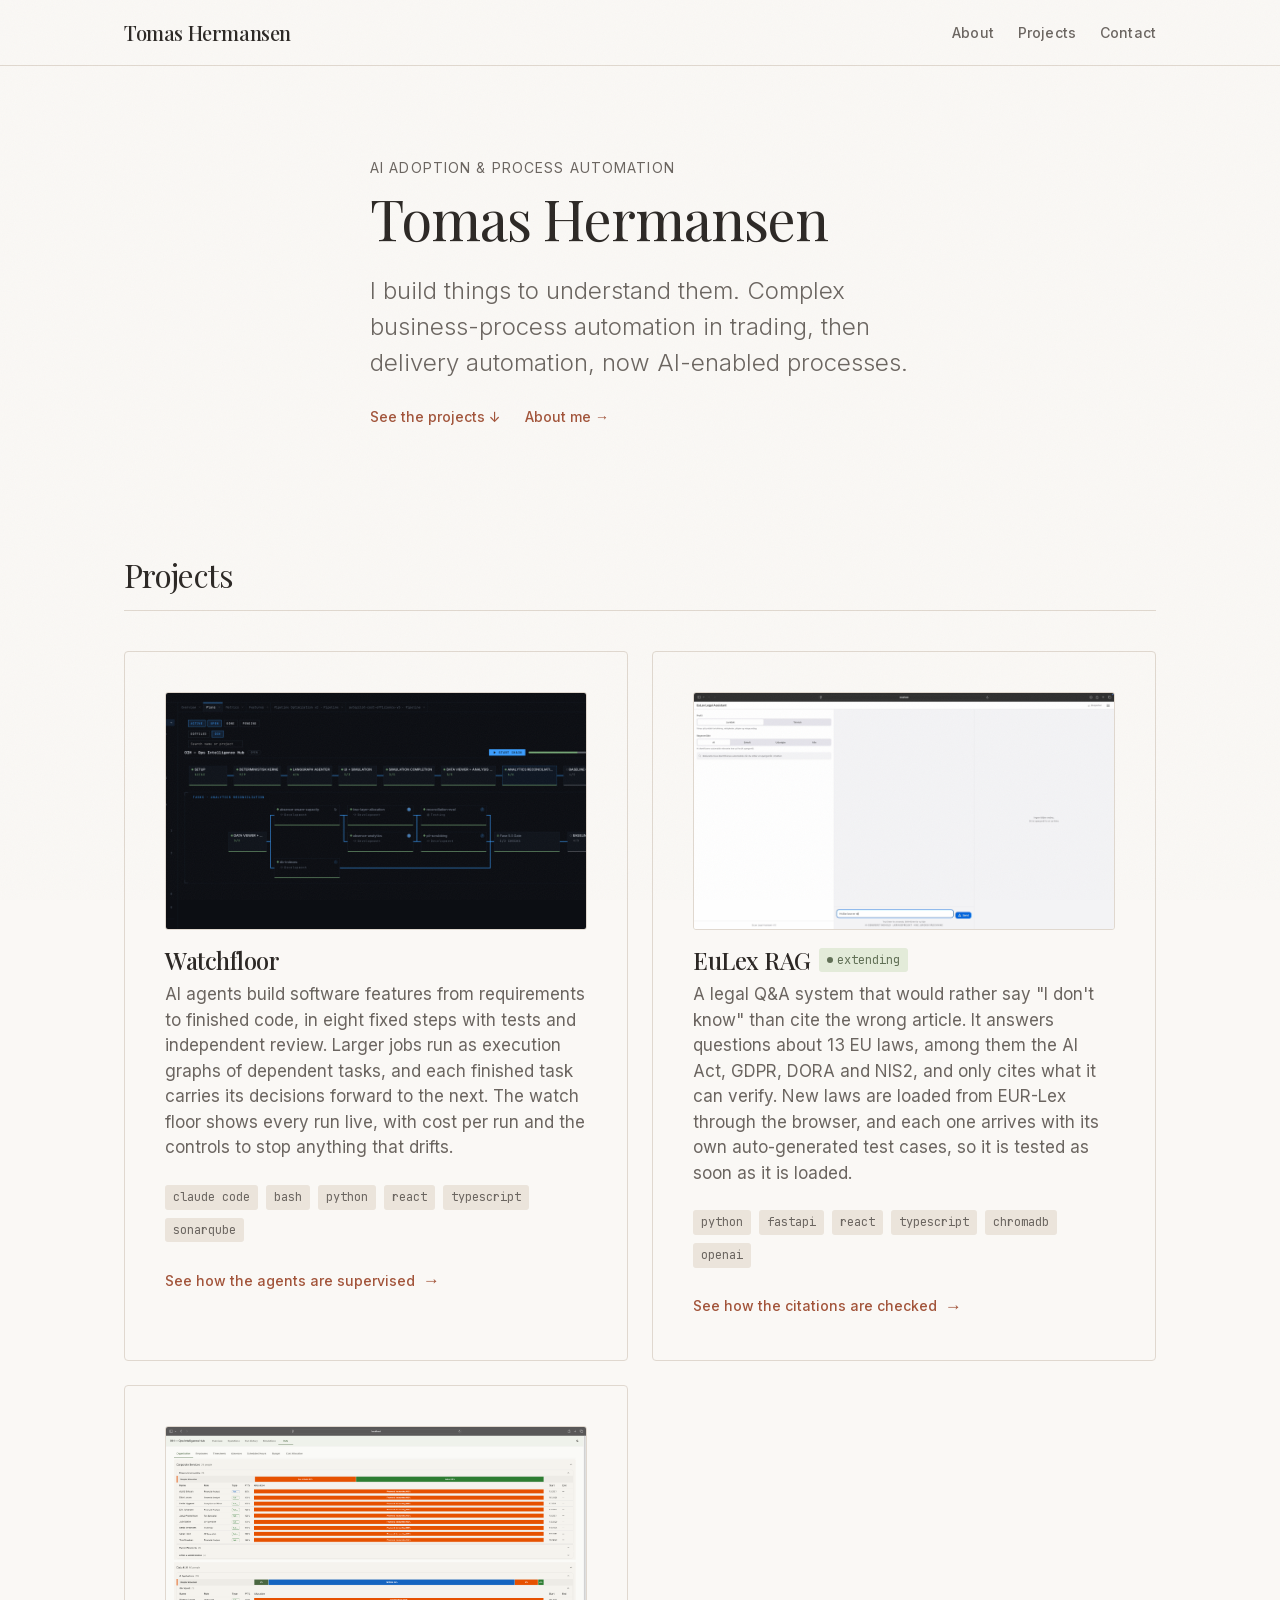
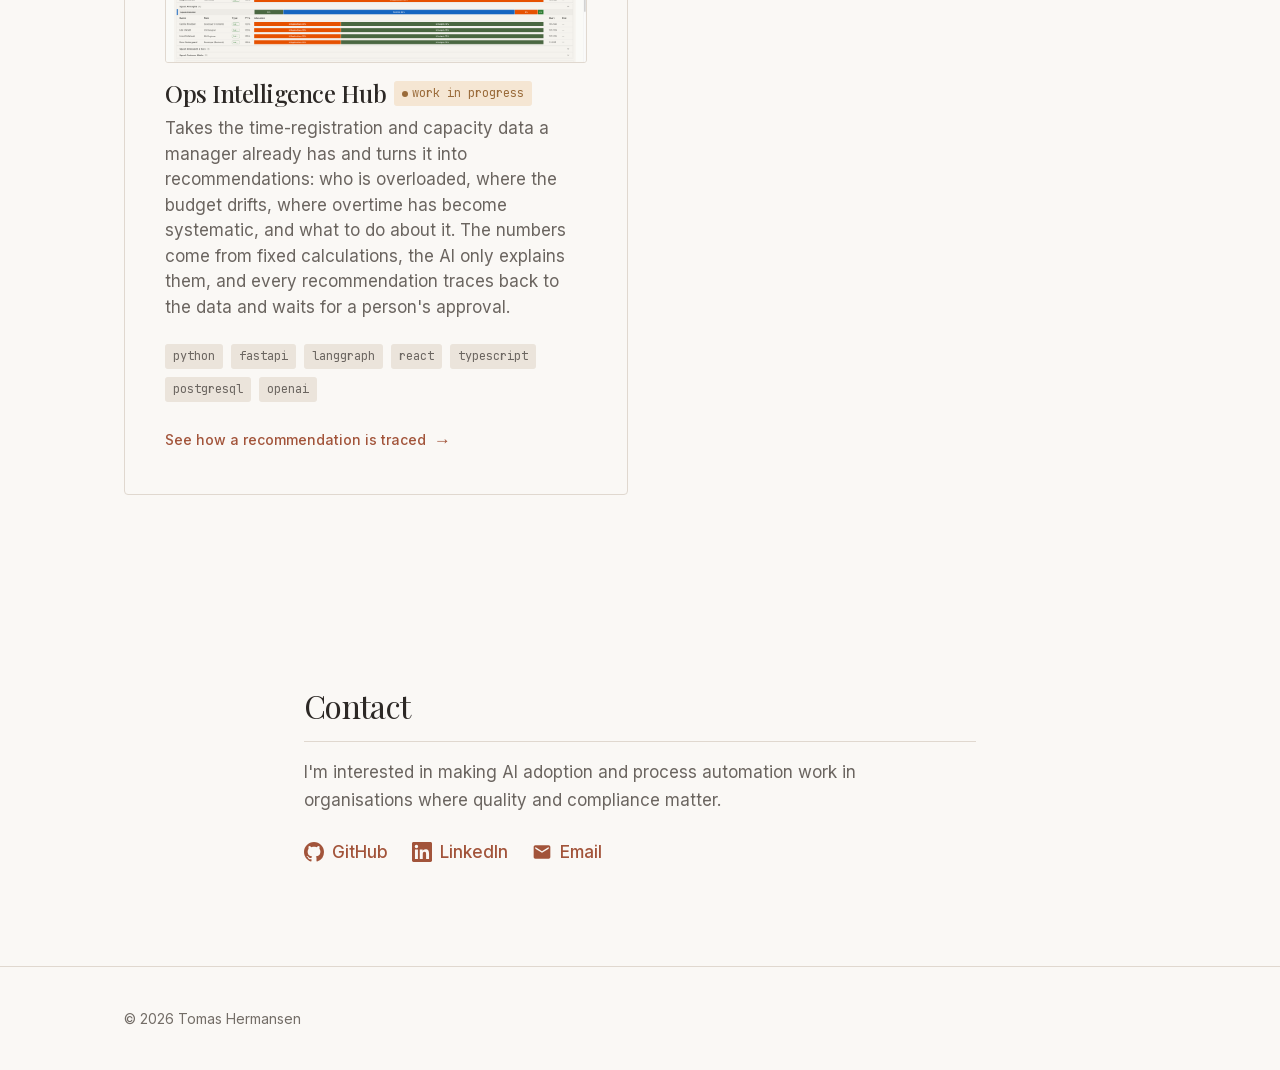
==== commit c6a4547e: "design(landing): hero uses the wide container so its left edge aligns with the projects grid On wide" ====
--- a/index.html
+++ b/index.html
@@ -85,7 +85,7 @@
 
     <!-- Hero -->
     <section class="hero" aria-label="Introduction">
-      <div class="container">
+      <div class="container container--wide">
         <p class="hero__kicker">AI Adoption &amp; Process Automation</p>
         <h1 class="hero__title">Tomas Hermansen</h1>
         <p class="hero__subtitle">I build things to understand them. Complex business-process automation in trading, then delivery automation, now AI-enabled processes.</p>
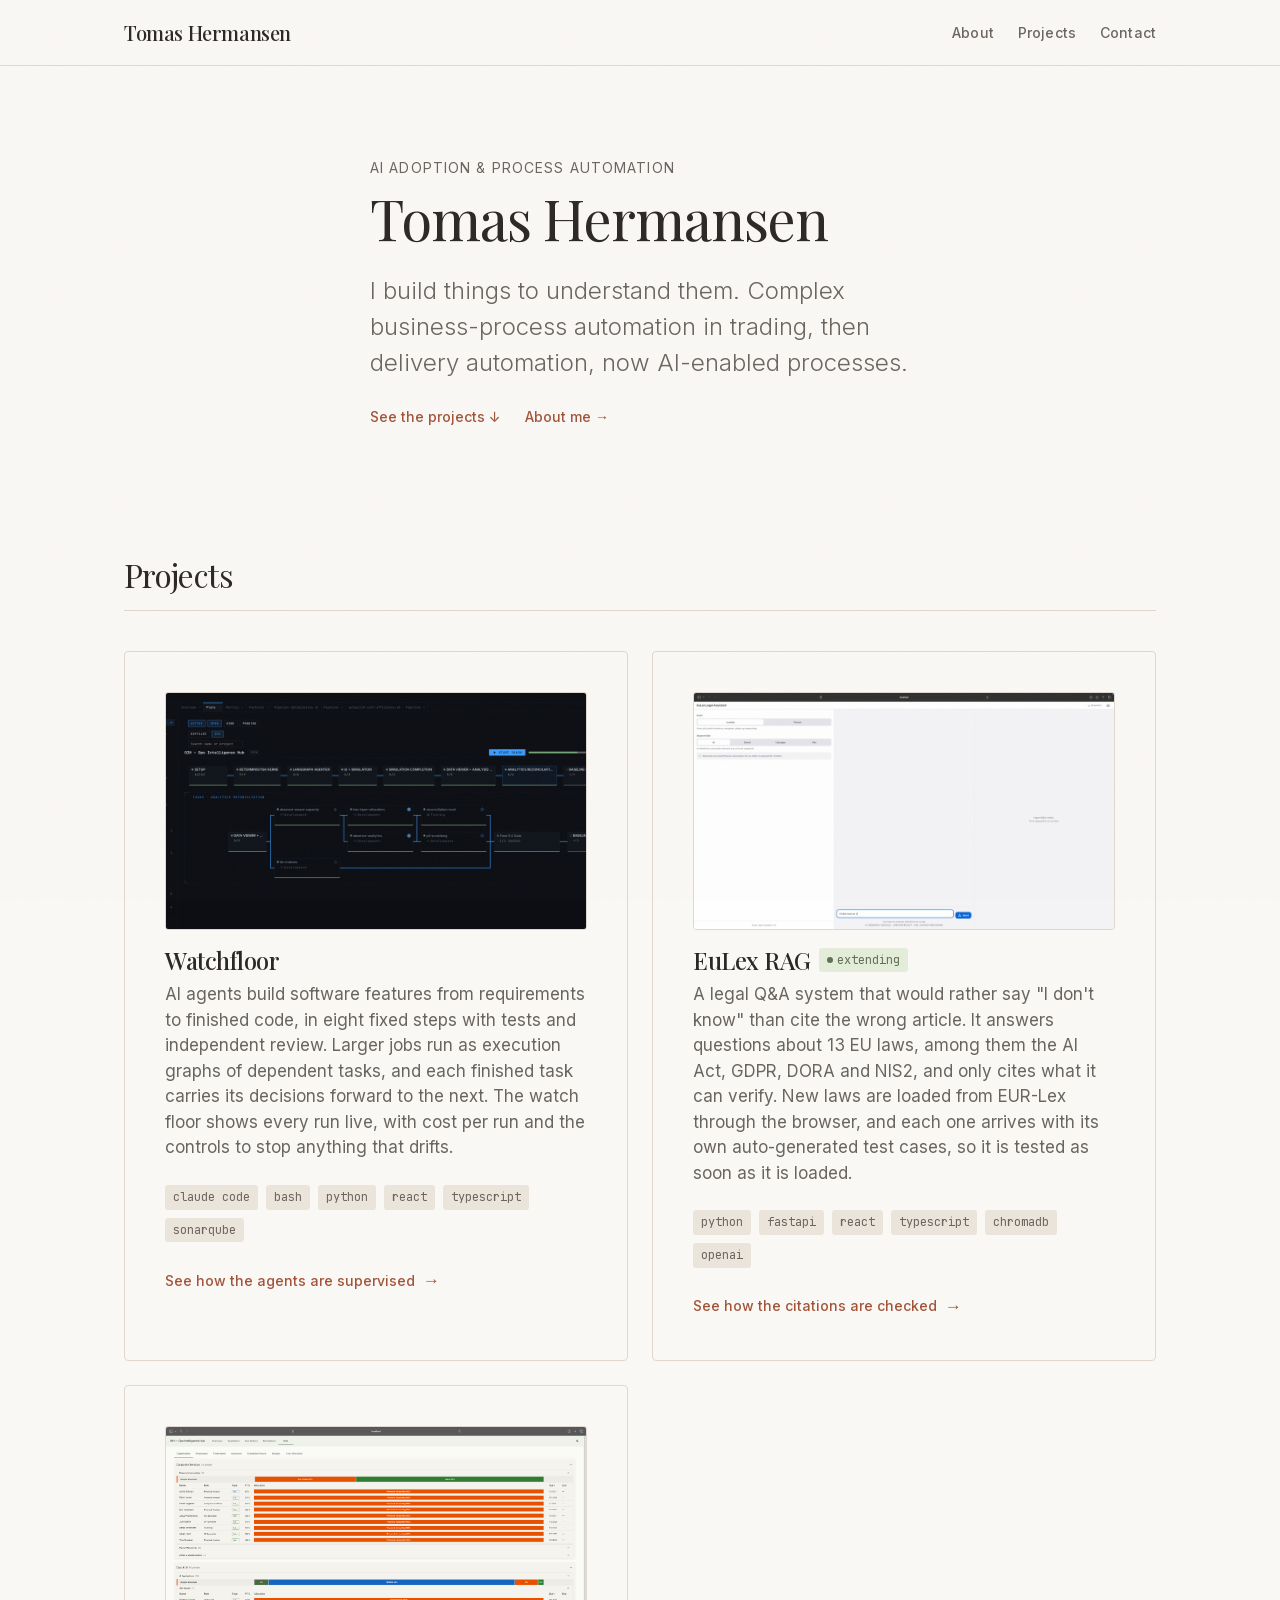
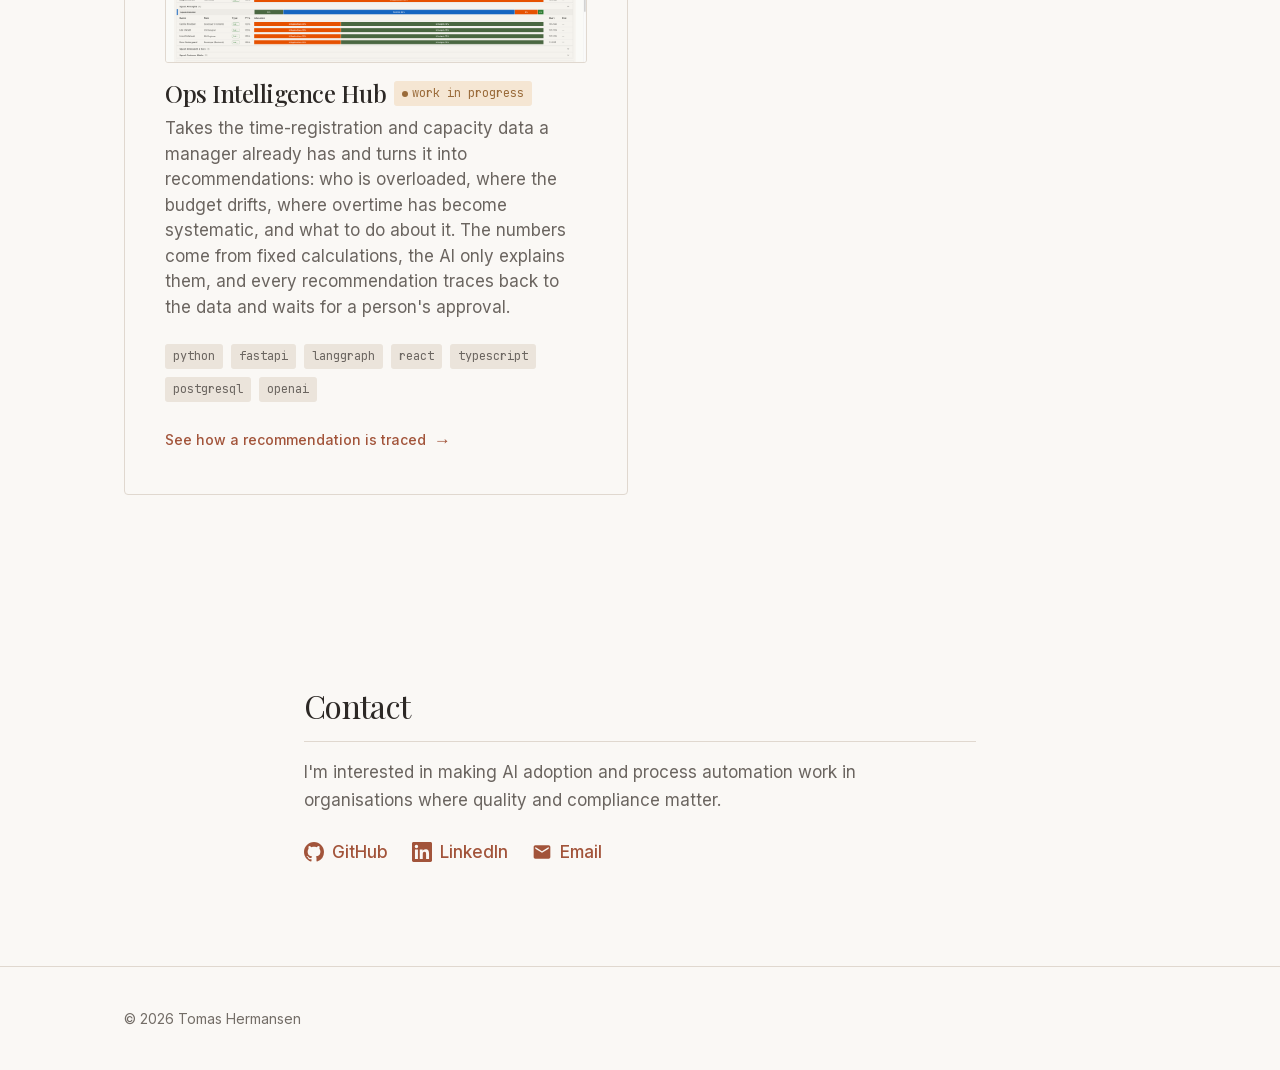
==== commit 8d40e687: "a11y(landing): descriptive alt text on the three project thumbnails The screenshots carried alt="" (" ====
--- a/index.html
+++ b/index.html
@@ -105,7 +105,7 @@
 
           <a href="projects/watchfloor.html" class="project-card">
             <div class="project-card__thumbnail project-card__thumbnail--lead">
-              <img src="screenshots/dashboard-dark.png" alt="" loading="lazy" width="540" height="304">
+              <img src="screenshots/dashboard-dark.png" alt="Watchfloor dashboard: an execution graph of pipeline tasks with their status, in dark mode" loading="lazy" width="540" height="304">
             </div>
             <div class="project-card__header">
               <div class="project-card__title-row">
@@ -128,7 +128,7 @@
 
           <a href="projects/rag-framework.html" class="project-card">
             <div class="project-card__thumbnail project-card__thumbnail--lead">
-              <img src="assets/eulex/chat-demo.gif" alt="" loading="lazy" width="540" height="304">
+              <img src="assets/eulex/chat-demo.gif" alt="EuLex chat: a question about EU law is answered with verified article citations" loading="lazy" width="540" height="304">
             </div>
             <div class="project-card__header">
               <div class="project-card__title-row">
@@ -152,7 +152,7 @@
 
           <a href="projects/ops-intelligence-hub.html" class="project-card">
             <div class="project-card__thumbnail project-card__thumbnail--lead">
-              <img src="screenshots/oih-data-org.png" alt="" loading="lazy" width="540" height="304">
+              <img src="screenshots/oih-data-org.png" alt="Ops Intelligence Hub: employees per team with allocation bars, the synthetic organisation the analytics run on" loading="lazy" width="540" height="304">
             </div>
             <div class="project-card__header">
               <div class="project-card__title-row">
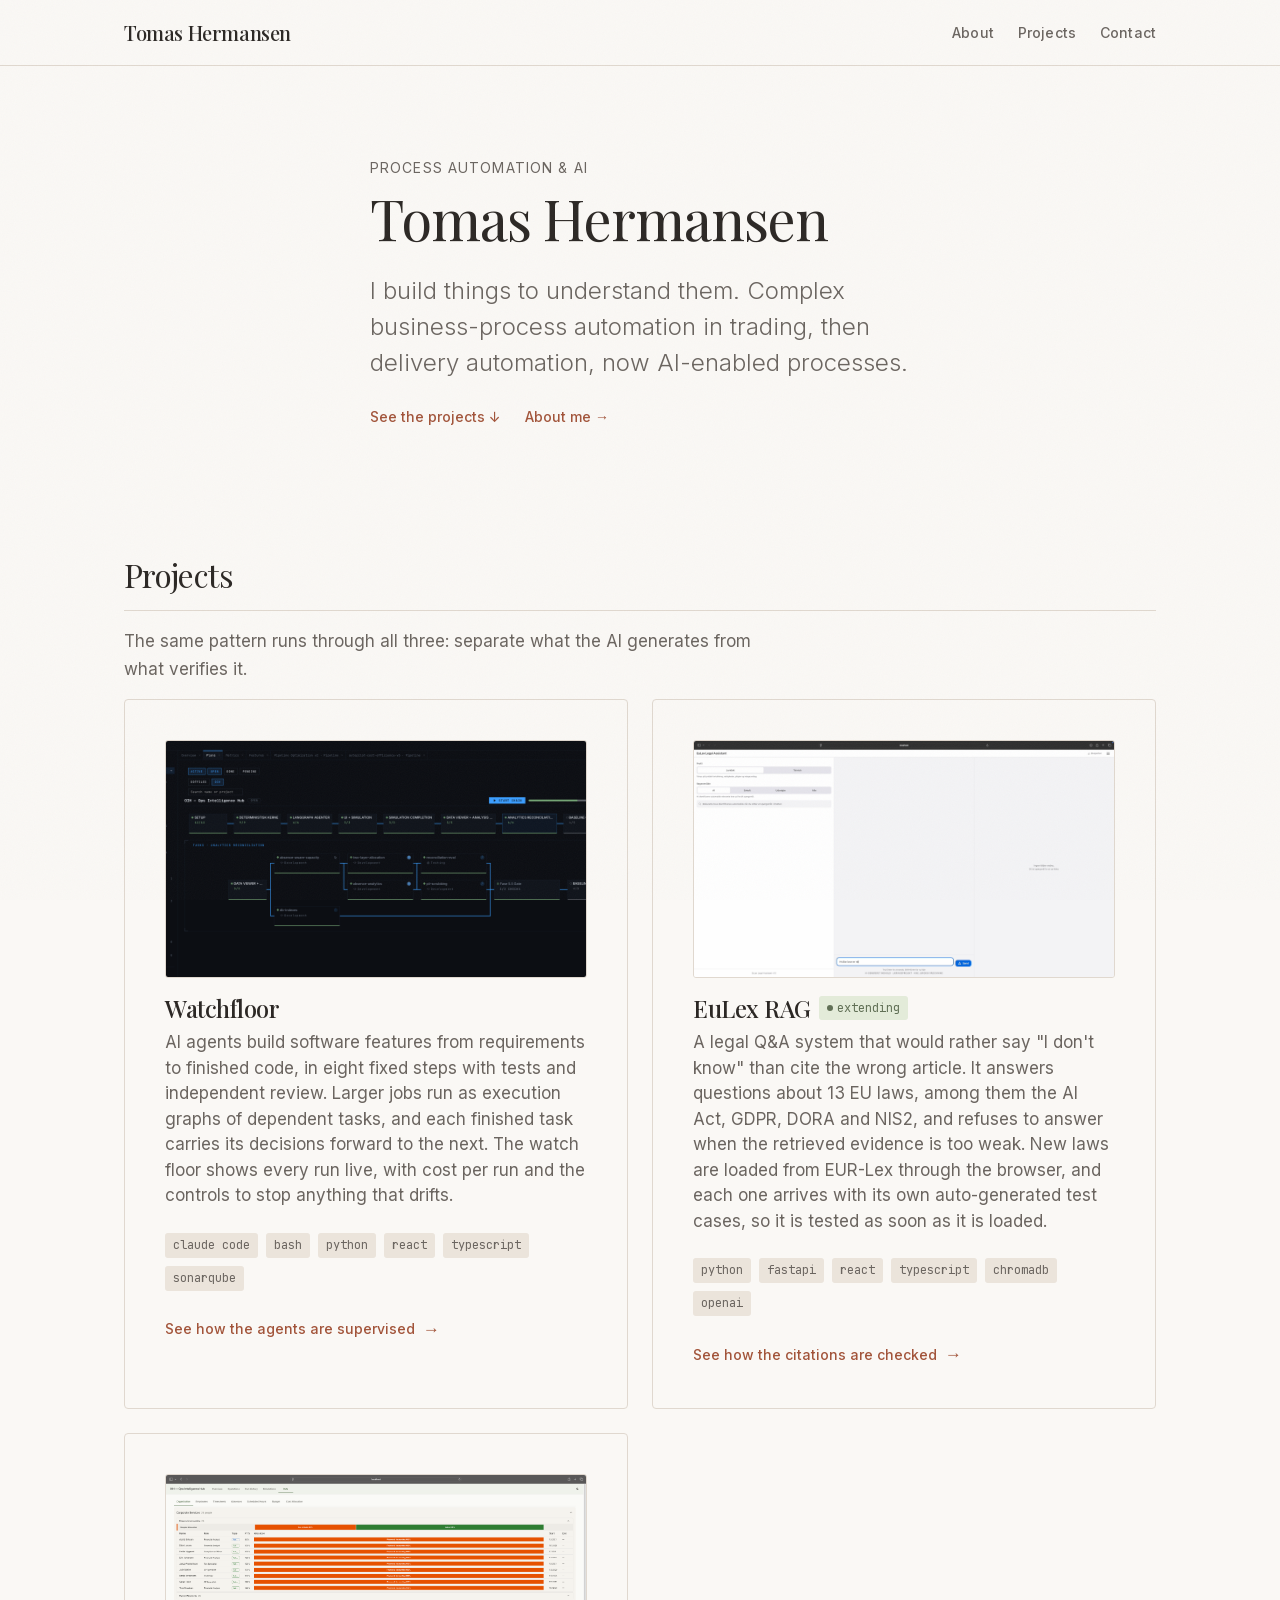
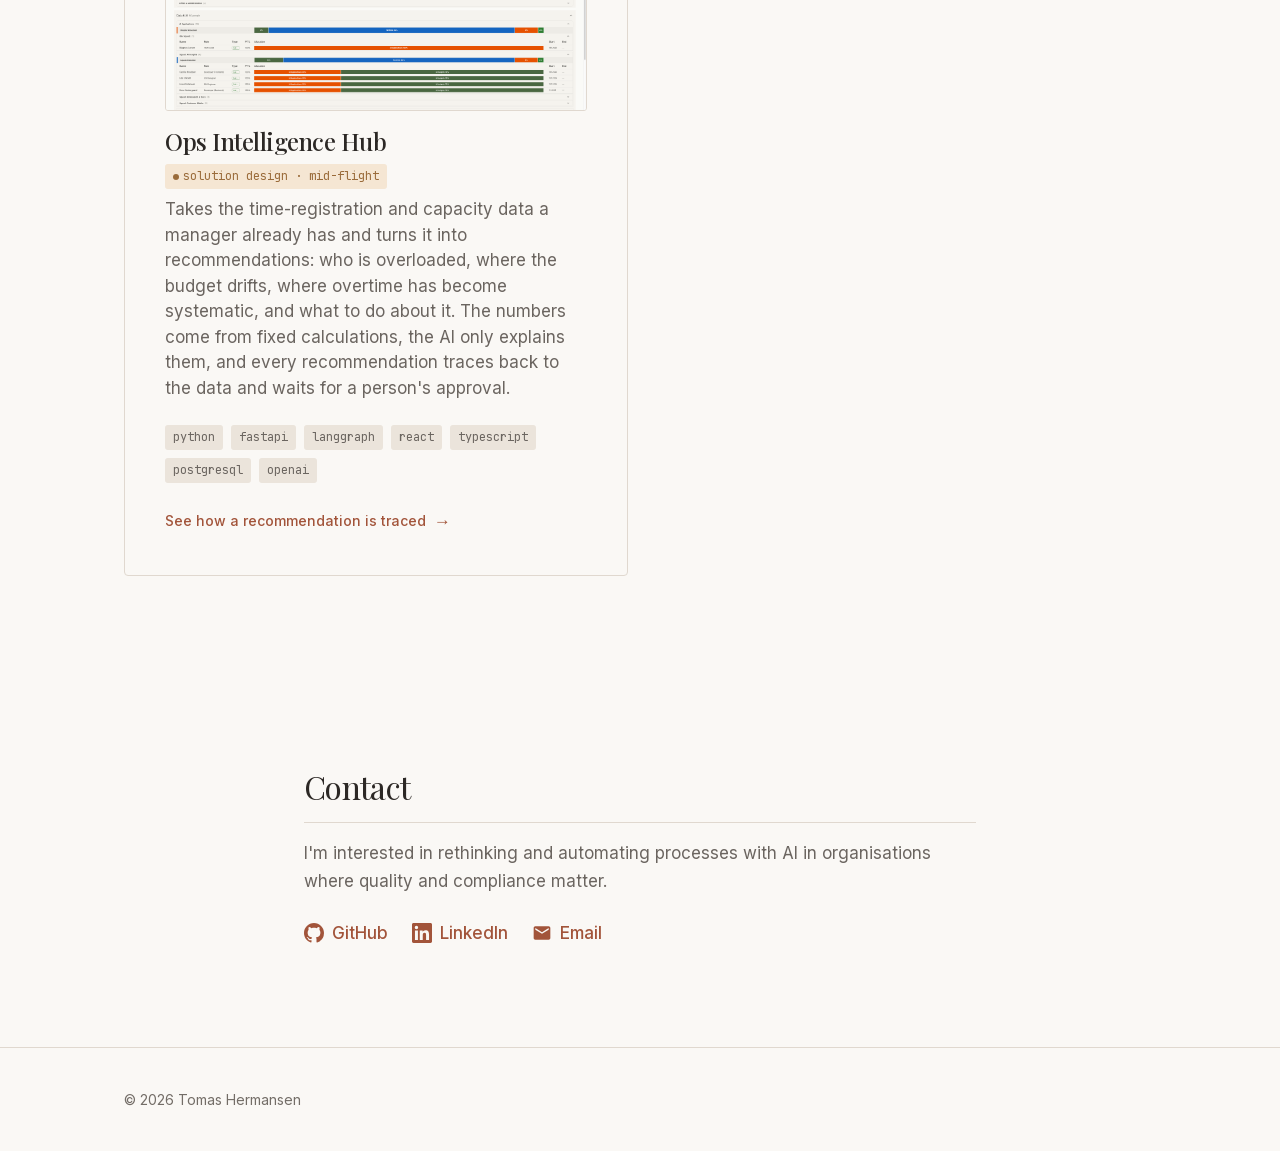
==== commit 346a7bd9: "Portfolio site" ====
--- a/index.html
+++ b/index.html
@@ -3,15 +3,15 @@
 <head>
   <meta charset="UTF-8">
   <meta name="viewport" content="width=device-width, initial-scale=1.0">
-  <title>Tomas Hermansen | AI Adoption &amp; Process Automation</title>
-  <meta name="description" content="AI adoption and process automation in regulated financial services. Currently building AI-powered process solutions and figuring out what governance actually looks like when agents do the work.">
+  <title>Tomas Hermansen | Process Automation &amp; AI</title>
+  <meta name="description" content="Process automation and AI in regulated financial services. I build AI-powered process solutions to learn where AI makes sense and what has to stay deterministic.">
   <meta name="theme-color" content="#FAF8F5">
   <link rel="canonical" href="https://tomashermansen-lang.github.io/portfolio/">
 
   <!-- Open Graph -->
   <meta property="og:type" content="website">
-  <meta property="og:title" content="Tomas Hermansen | AI Adoption &amp; Process Automation">
-  <meta property="og:description" content="AI adoption and process automation in regulated financial services - building AI-powered process solutions. Watchfloor, an agentic SDLC with a human supervision deck. A legal RAG system. Decision intelligence for operations.">
+  <meta property="og:title" content="Tomas Hermansen | Process Automation &amp; AI">
+  <meta property="og:description" content="Process automation and AI in regulated financial services - building AI-powered process solutions. Watchfloor, an agentic SDLC with a human supervision deck. A legal RAG system. Decision intelligence for operations.">
   <meta property="og:url" content="https://tomashermansen-lang.github.io/portfolio/">
   <meta property="og:image" content="https://tomashermansen-lang.github.io/portfolio/screenshots/dashboard-dark.png">
   <meta property="og:image:width" content="1200">
@@ -20,15 +20,15 @@
 
   <!-- Twitter Card -->
   <meta name="twitter:card" content="summary_large_image">
-  <meta name="twitter:title" content="Tomas Hermansen | AI Adoption &amp; Process Automation">
-  <meta name="twitter:description" content="AI adoption and process automation in regulated financial services - building AI-powered process solutions. Watchfloor, an agentic SDLC with a human supervision deck. A legal RAG system. Decision intelligence for operations.">
+  <meta name="twitter:title" content="Tomas Hermansen | Process Automation &amp; AI">
+  <meta name="twitter:description" content="Process automation and AI in regulated financial services - building AI-powered process solutions. Watchfloor, an agentic SDLC with a human supervision deck. A legal RAG system. Decision intelligence for operations.">
   <meta name="twitter:image" content="https://tomashermansen-lang.github.io/portfolio/screenshots/dashboard-dark.png">
 
   <link rel="icon" href="assets/favicon.svg" type="image/svg+xml">
   <link rel="icon" href="assets/favicon.ico" sizes="32x32">
   <link rel="apple-touch-icon" href="assets/apple-touch-icon.png">
   <link rel="manifest" href="site.webmanifest">
-  <link rel="stylesheet" href="style.css?v=8">
+  <link rel="stylesheet" href="style.css?v=9">
 
   <!-- Structured Data -->
   <script type="application/ld+json">
@@ -38,7 +38,7 @@
     "mainEntity": {
       "@type": "Person",
       "name": "Tomas Hermansen",
-      "jobTitle": "AI Adoption & Process Automation",
+      "jobTitle": "Process Automation & AI",
       "url": "https://tomashermansen-lang.github.io/portfolio/",
       "sameAs": [
         "https://github.com/tomashermansen-lang",
@@ -71,7 +71,7 @@
               <li class="nav__dropdown-subitem"><a href="projects/watchfloor-autopilot.html" role="menuitem" aria-label="Watchfloor chapter: Autopilot and execution graphs">Autopilot &amp; execution graphs</a></li>
               <li class="nav__dropdown-subitem"><a href="projects/watchfloor-observability.html" role="menuitem" aria-label="Watchfloor chapter: The watch floor">The watch floor</a></li>
               <li class="nav__dropdown-subitem"><a href="projects/watchfloor-economics.html" role="menuitem" aria-label="Watchfloor chapter: Economics and model routing">Economics &amp; model routing</a></li>
-              <li><a href="projects/rag-framework.html" role="menuitem">EuLex RAG <span class="nav__dropdown-desc">Legal Q&amp;A with verified citations</span></a></li>
+              <li><a href="projects/rag-framework.html" role="menuitem">EuLex RAG <span class="nav__dropdown-desc">Legal Q&amp;A across 13 EU laws</span></a></li>
               <li><a href="projects/ops-intelligence-hub.html" role="menuitem">Ops Intelligence Hub <span class="nav__dropdown-desc">Decision intelligence for workforce analytics</span></a></li>
             </ul>
           </div>
@@ -86,7 +86,7 @@
     <!-- Hero -->
     <section class="hero" aria-label="Introduction">
       <div class="container container--wide">
-        <p class="hero__kicker">AI Adoption &amp; Process Automation</p>
+        <p class="hero__kicker">Process Automation &amp; AI</p>
         <h1 class="hero__title">Tomas Hermansen</h1>
         <p class="hero__subtitle">I build things to understand them. Complex business-process automation in trading, then delivery automation, now AI-enabled processes.</p>
         <p class="hero__links">
@@ -101,6 +101,10 @@
     <section id="projects" aria-labelledby="projects-title">
       <div class="container container--wide">
         <h2 class="section-title" id="projects-title">Projects</h2>
+        <p class="section-lede">
+          The same pattern runs through all three: separate what the AI generates
+          from what verifies it.
+        </p>
         <div class="projects-grid">
 
           <a href="projects/watchfloor.html" class="project-card">
@@ -128,7 +132,7 @@
 
           <a href="projects/rag-framework.html" class="project-card">
             <div class="project-card__thumbnail project-card__thumbnail--lead">
-              <img src="assets/eulex/chat-demo.gif" alt="EuLex chat: a question about EU law is answered with verified article citations" loading="lazy" width="540" height="304">
+              <img src="assets/eulex/chat-demo.gif" alt="EuLex chat: a question about EU law is answered with article citations" loading="lazy" width="540" height="304">
             </div>
             <div class="project-card__header">
               <div class="project-card__title-row">
@@ -137,7 +141,7 @@
               </div>
             </div>
             <p class="project-card__description">
-              A legal Q&amp;A system that would rather say "I don't know" than cite the wrong article. It answers questions about 13 EU laws, among them the AI Act, GDPR, DORA and NIS2, and only cites what it can verify. New laws are loaded from EUR-Lex through the browser, and each one arrives with its own auto-generated test cases, so it is tested as soon as it is loaded.
+              A legal Q&amp;A system that would rather say "I don't know" than cite the wrong article. It answers questions about 13 EU laws, among them the AI Act, GDPR, DORA and NIS2, and refuses to answer when the retrieved evidence is too weak. New laws are loaded from EUR-Lex through the browser, and each one arrives with its own auto-generated test cases, so it is tested as soon as it is loaded.
             </p>
             <div class="project-card__tags">
               <span class="tag">python</span>
@@ -157,7 +161,7 @@
             <div class="project-card__header">
               <div class="project-card__title-row">
                 <h3 class="project-card__title">Ops Intelligence Hub</h3>
-                <span class="chip chip--wip"><span class="chip__dot"></span> work in progress</span>
+                <span class="chip chip--wip"><span class="chip__dot"></span> solution design &middot; mid-flight</span>
               </div>
             </div>
             <p class="project-card__description">
@@ -184,7 +188,7 @@
       <div class="container">
         <h2 class="section-title" id="contact-title">Contact</h2>
         <p class="contact__lede">
-          I'm interested in making AI adoption and process automation work
+          I'm interested in rethinking and automating processes with AI
           in organisations where quality and compliance matter.
         </p>
         <ul class="contact__links">
--- a/style.css
+++ b/style.css
@@ -1374,6 +1374,16 @@
   flex-wrap: wrap;
   gap: var(--space-lg);
   list-style: none;
+}
+
+/* The same link row inside a content page (About): no list indent. */
+.project-content .contact__links {
+  padding-left: 0;
+  margin-top: var(--space-xl);
+}
+
+.project-content .contact__links li {
+  margin-bottom: 0;
 }
 
 .contact__links a {
@@ -1712,6 +1722,16 @@
 }
 
 /* Contact lede: role positioning above the links */
+.section-lede {
+  color: var(--text-secondary);
+  max-width: 60ch;
+}
+
+/* The lede already separates heading from cards; keep the first card high. */
+.section-lede + .projects-grid {
+  margin-top: var(--space-md);
+}
+
 .contact__lede {
   color: var(--text-secondary);
   max-width: 60ch;
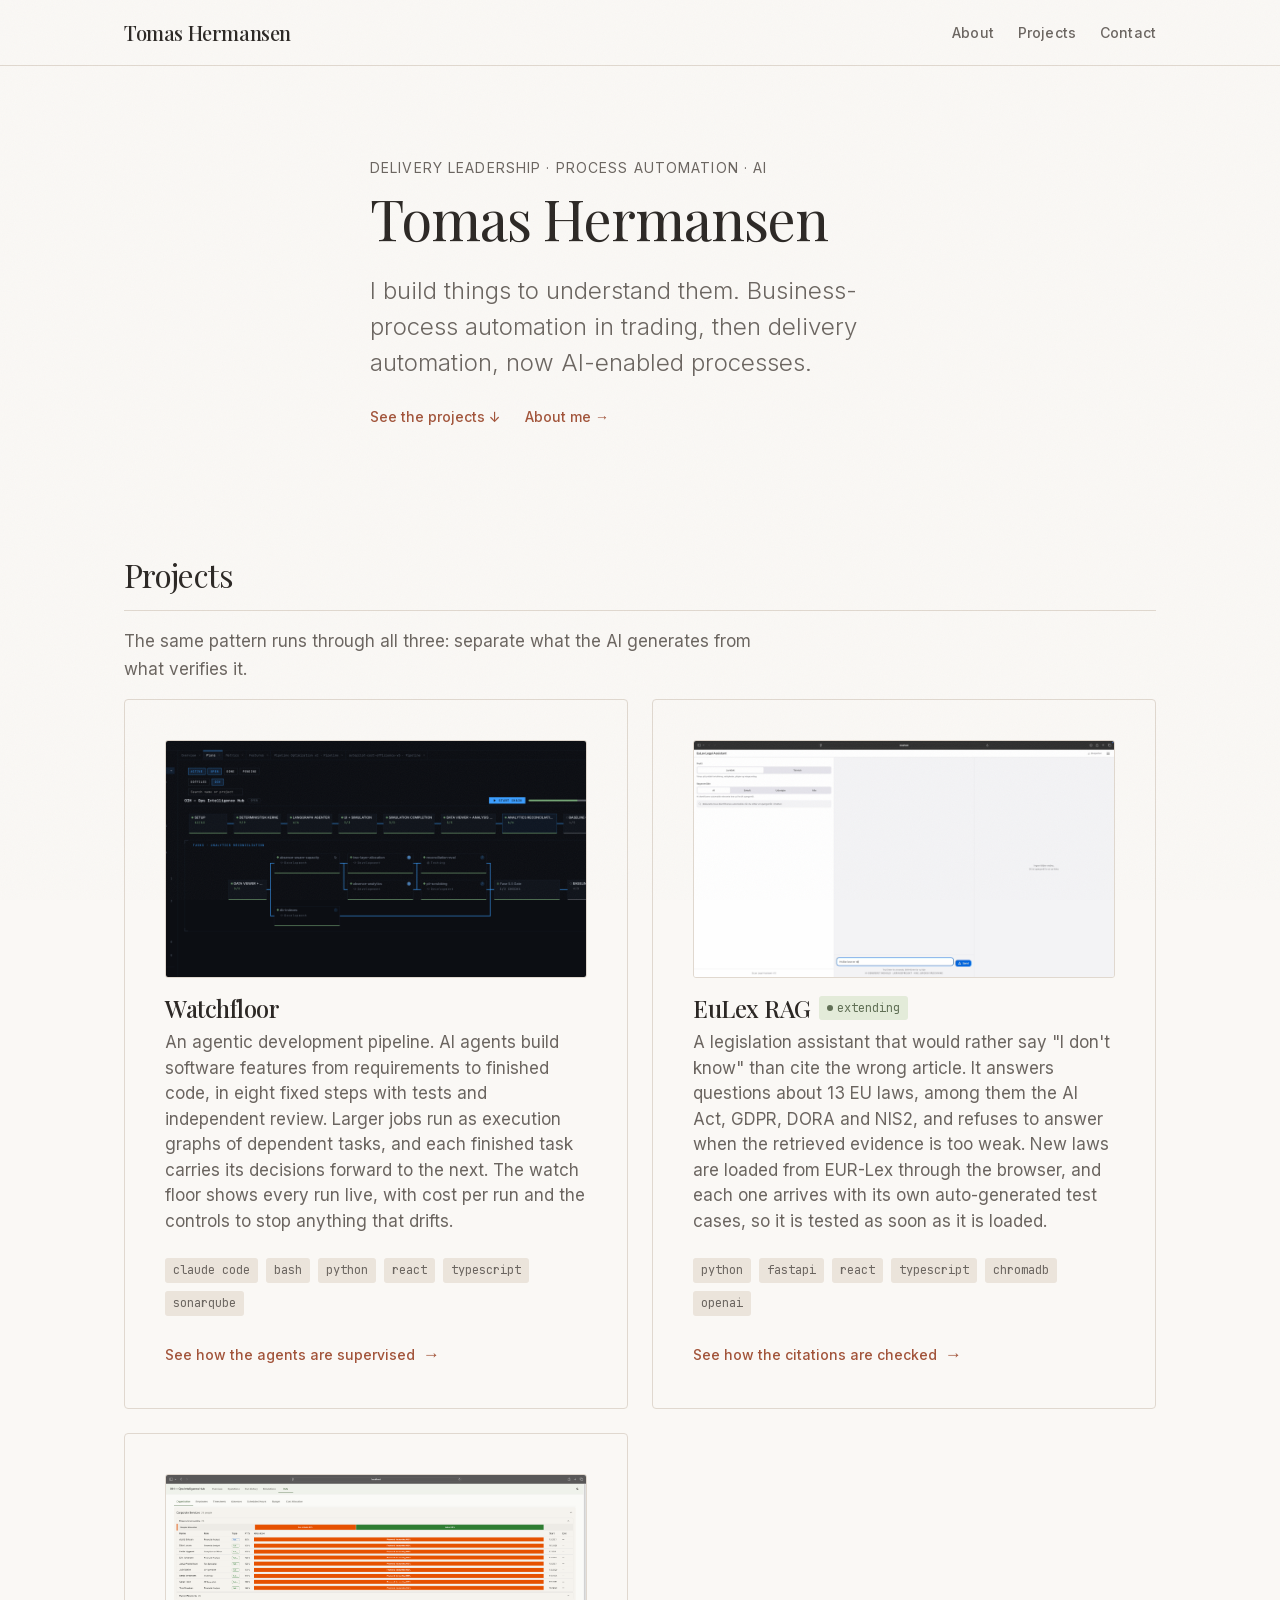
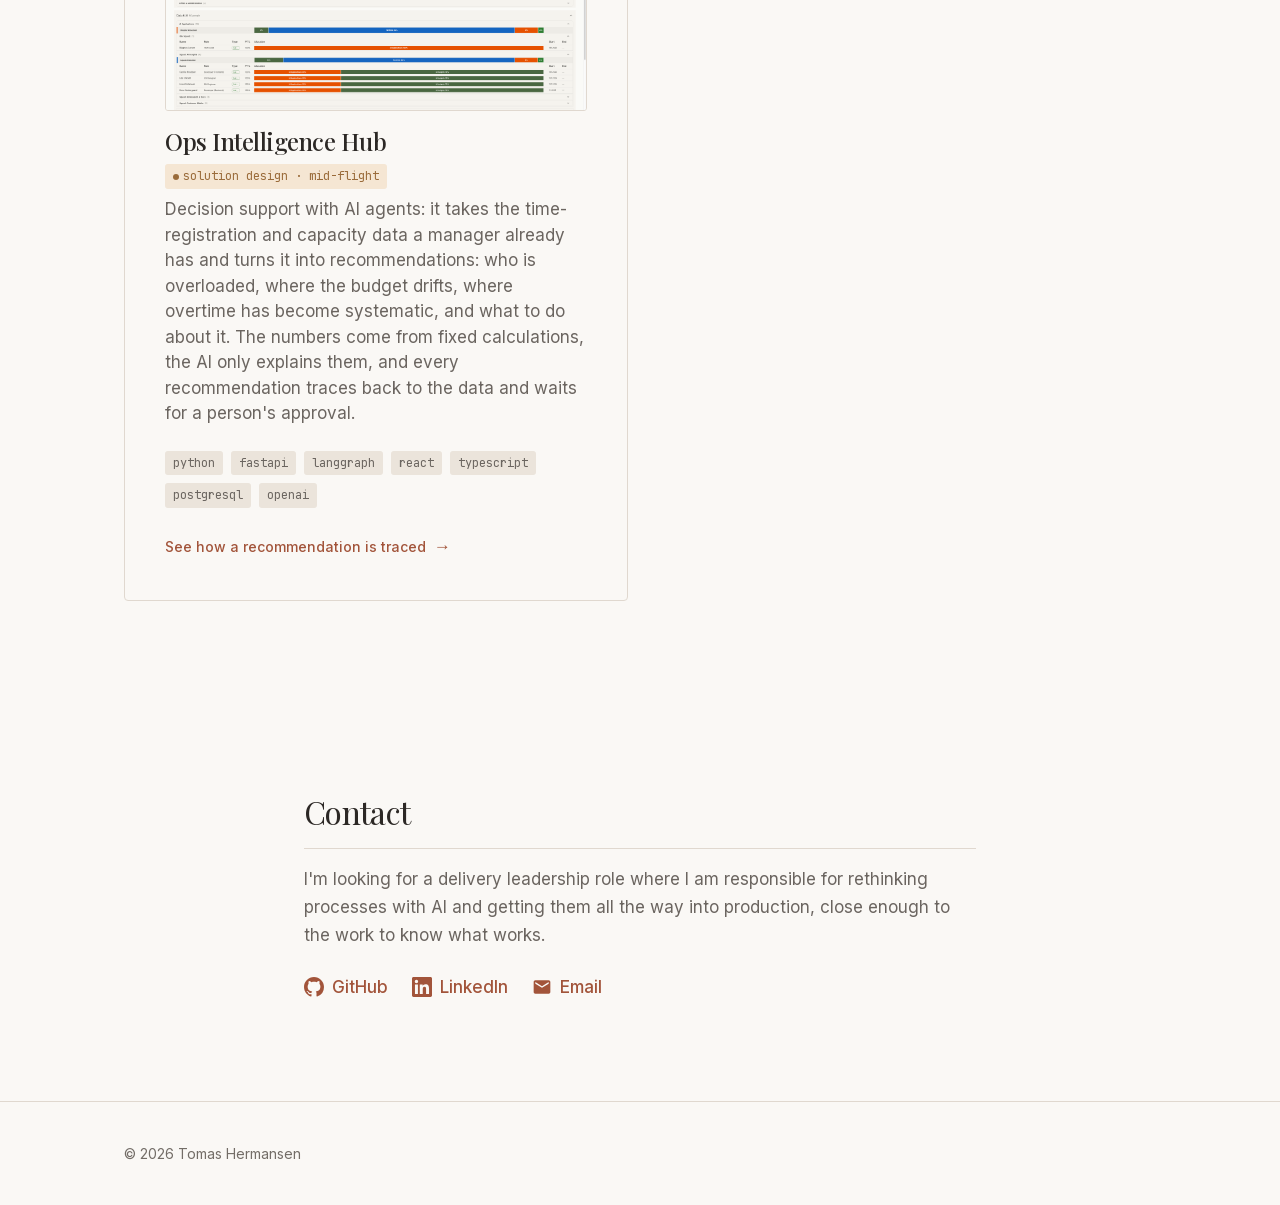
==== commit 2d803880: "Portfolio site" ====
--- a/index.html
+++ b/index.html
@@ -3,7 +3,7 @@
 <head>
   <meta charset="UTF-8">
   <meta name="viewport" content="width=device-width, initial-scale=1.0">
-  <title>Tomas Hermansen | Process Automation &amp; AI</title>
+  <title>Tomas Hermansen | Delivery Leadership, Process Automation &amp; AI</title>
   <meta name="description" content="Process automation and AI in regulated financial services. I build AI-powered process solutions to learn where AI makes sense and what has to stay deterministic.">
   <meta name="theme-color" content="#FAF8F5">
   <link rel="canonical" href="https://tomashermansen-lang.github.io/portfolio/">
@@ -86,9 +86,9 @@
     <!-- Hero -->
     <section class="hero" aria-label="Introduction">
       <div class="container container--wide">
-        <p class="hero__kicker">Process Automation &amp; AI</p>
+        <p class="hero__kicker">Delivery Leadership &middot; Process Automation &middot; AI</p>
         <h1 class="hero__title">Tomas Hermansen</h1>
-        <p class="hero__subtitle">I build things to understand them. Complex business-process automation in trading, then delivery automation, now AI-enabled processes.</p>
+        <p class="hero__subtitle">I build things to understand them. Business-process automation in trading, then delivery automation, now AI-enabled processes.</p>
         <p class="hero__links">
           <a href="#projects">See the projects <span aria-hidden="true">&darr;</span></a>
           <a href="about.html">About me <span aria-hidden="true">&rarr;</span></a>
@@ -117,7 +117,7 @@
               </div>
             </div>
             <p class="project-card__description">
-              AI agents build software features from requirements to finished code, in eight fixed steps with tests and independent review. Larger jobs run as execution graphs of dependent tasks, and each finished task carries its decisions forward to the next. The watch floor shows every run live, with cost per run and the controls to stop anything that drifts.
+              An agentic development pipeline. AI agents build software features from requirements to finished code, in eight fixed steps with tests and independent review. Larger jobs run as execution graphs of dependent tasks, and each finished task carries its decisions forward to the next. The watch floor shows every run live, with cost per run and the controls to stop anything that drifts.
             </p>
             <div class="project-card__tags">
               <span class="tag">claude code</span>
@@ -141,7 +141,7 @@
               </div>
             </div>
             <p class="project-card__description">
-              A legal Q&amp;A system that would rather say "I don't know" than cite the wrong article. It answers questions about 13 EU laws, among them the AI Act, GDPR, DORA and NIS2, and refuses to answer when the retrieved evidence is too weak. New laws are loaded from EUR-Lex through the browser, and each one arrives with its own auto-generated test cases, so it is tested as soon as it is loaded.
+              A legislation assistant that would rather say "I don't know" than cite the wrong article. It answers questions about 13 EU laws, among them the AI Act, GDPR, DORA and NIS2, and refuses to answer when the retrieved evidence is too weak. New laws are loaded from EUR-Lex through the browser, and each one arrives with its own auto-generated test cases, so it is tested as soon as it is loaded.
             </p>
             <div class="project-card__tags">
               <span class="tag">python</span>
@@ -165,7 +165,7 @@
               </div>
             </div>
             <p class="project-card__description">
-              Takes the time-registration and capacity data a manager already has and turns it into recommendations: who is overloaded, where the budget drifts, where overtime has become systematic, and what to do about it. The numbers come from fixed calculations, the AI only explains them, and every recommendation traces back to the data and waits for a person's approval.
+              Decision support with AI agents: it takes the time-registration and capacity data a manager already has and turns it into recommendations: who is overloaded, where the budget drifts, where overtime has become systematic, and what to do about it. The numbers come from fixed calculations, the AI only explains them, and every recommendation traces back to the data and waits for a person's approval.
             </p>
             <div class="project-card__tags">
               <span class="tag">python</span>
@@ -188,8 +188,9 @@
       <div class="container">
         <h2 class="section-title" id="contact-title">Contact</h2>
         <p class="contact__lede">
-          I'm interested in rethinking and automating processes with AI
-          in organisations where quality and compliance matter.
+          I'm looking for a delivery leadership role where I am responsible
+          for rethinking processes with AI and getting them all the way into
+          production, close enough to the work to know what works.
         </p>
         <ul class="contact__links">
           <li>
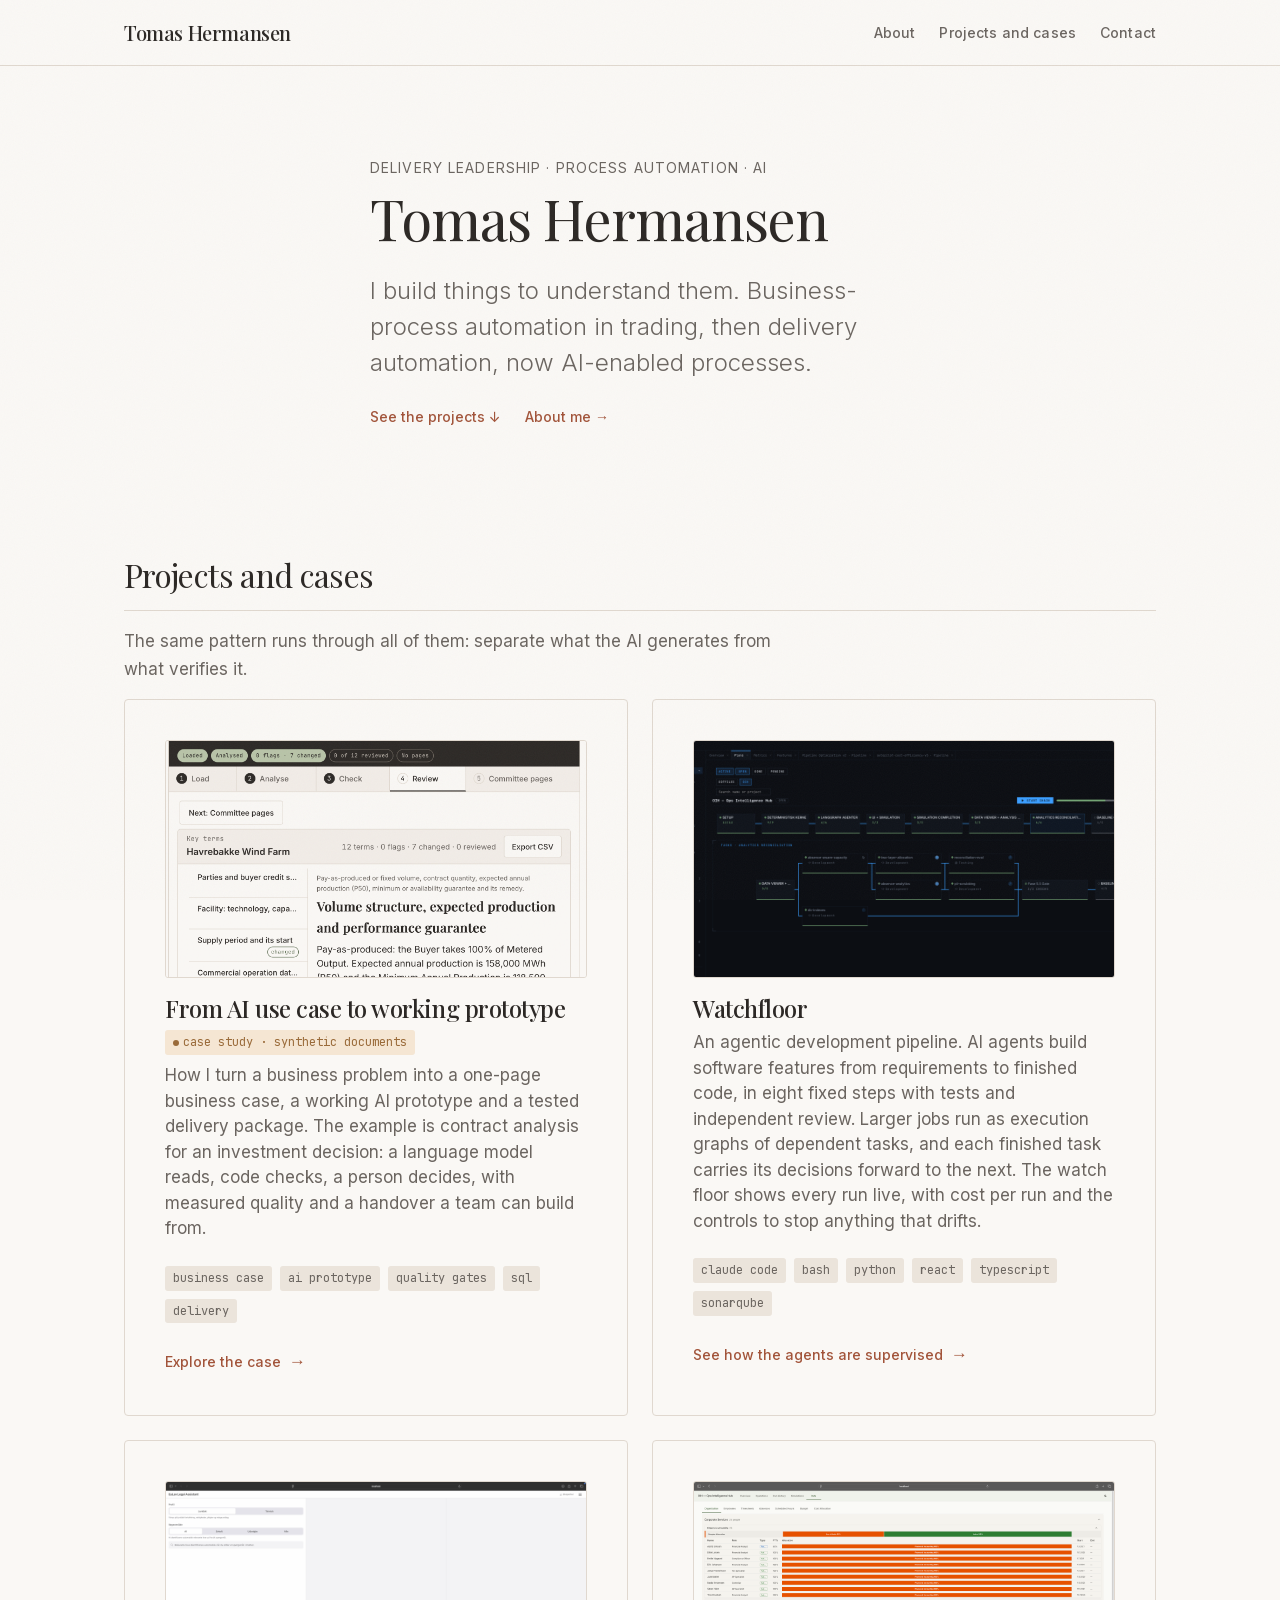
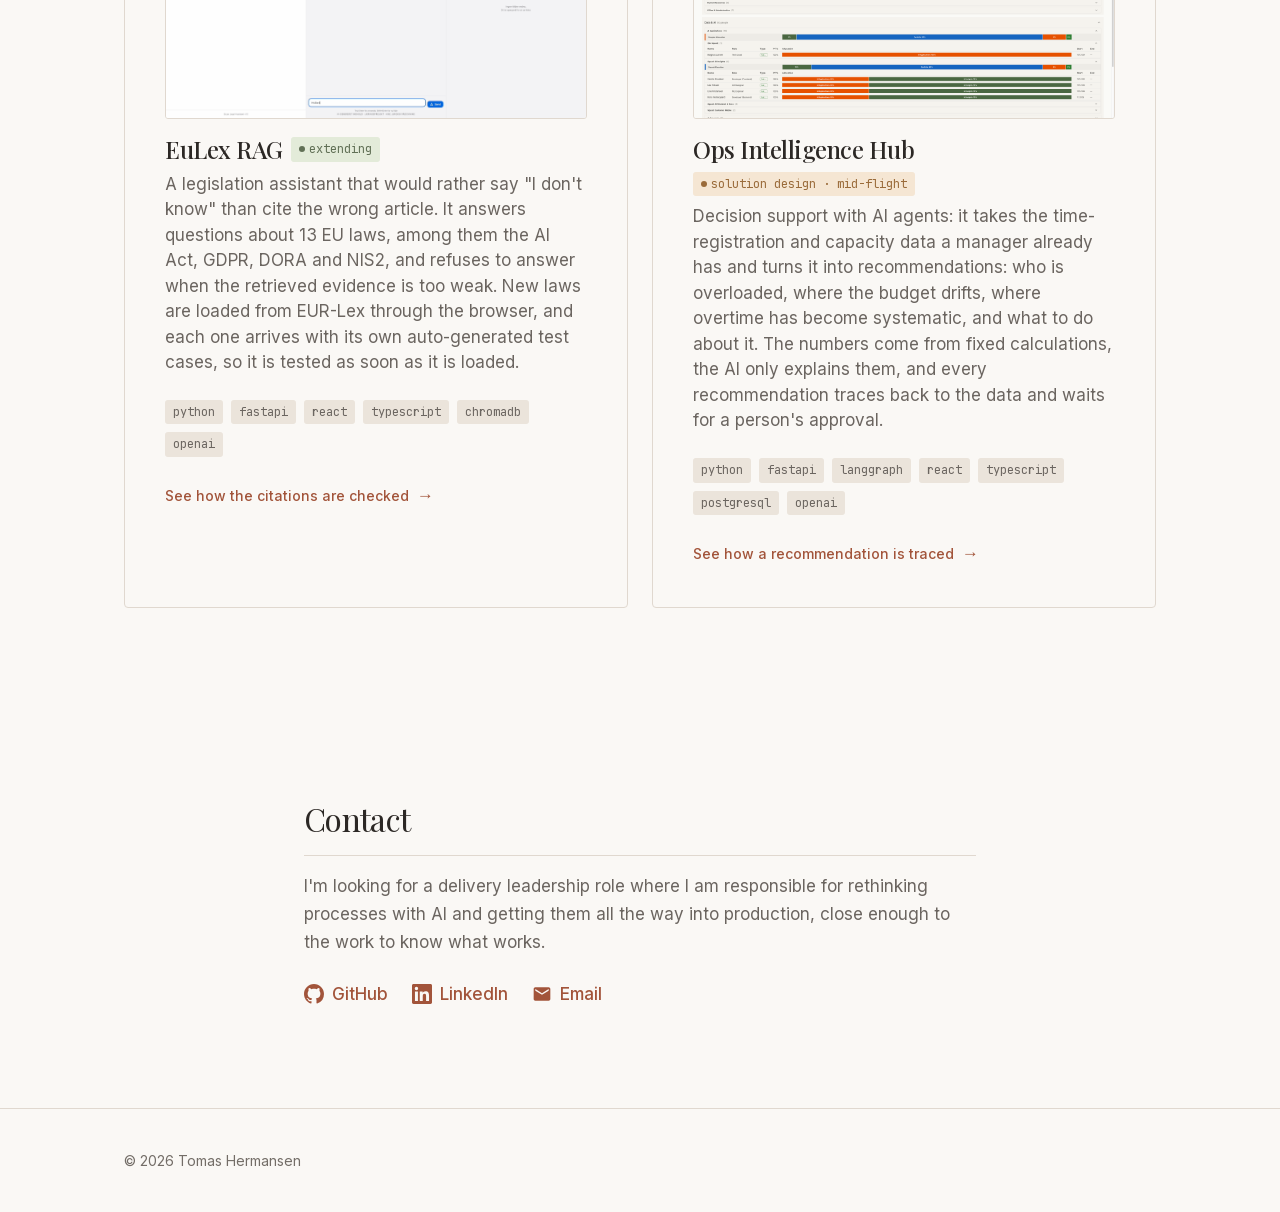
==== commit b616b4c8: "Portfolio site" ====
--- a/index.html
+++ b/index.html
@@ -63,9 +63,10 @@
       <ul class="nav__links" id="nav-menu">
         <li><a href="about.html">About</a></li>
         <li class="nav__dropdown-trigger">
-          <a href="#projects" role="button" aria-expanded="false" aria-haspopup="true">Projects</a>
+          <a href="#projects" role="button" aria-expanded="false" aria-haspopup="true">Projects and cases</a>
           <div class="nav__dropdown" id="projects-dropdown">
             <ul class="nav__dropdown-menu" role="menu">
+              <li><a href="projects/contract-terms/" role="menuitem">From AI use case to working prototype <span class="nav__dropdown-desc">Case study: business case, prototype, delivery package</span></a></li>
               <li><a href="projects/watchfloor.html" role="menuitem">Watchfloor <span class="nav__dropdown-desc">Agentic SDLC with human supervision</span></a></li>
               <li class="nav__dropdown-subitem"><a href="projects/watchfloor-pipeline.html" role="menuitem" aria-label="Watchfloor chapter: The pipeline">The pipeline</a></li>
               <li class="nav__dropdown-subitem"><a href="projects/watchfloor-autopilot.html" role="menuitem" aria-label="Watchfloor chapter: Autopilot and execution graphs">Autopilot &amp; execution graphs</a></li>
@@ -100,12 +101,35 @@
     <!-- Projects -->
     <section id="projects" aria-labelledby="projects-title">
       <div class="container container--wide">
-        <h2 class="section-title" id="projects-title">Projects</h2>
+        <h2 class="section-title" id="projects-title">Projects and cases</h2>
         <p class="section-lede">
-          The same pattern runs through all three: separate what the AI generates
+          The same pattern runs through all of them: separate what the AI generates
           from what verifies it.
         </p>
         <div class="projects-grid">
+
+          <a href="projects/contract-terms/" class="project-card">
+            <div class="project-card__thumbnail project-card__thumbnail--lead">
+              <img src="screenshots/contract-terms-review.png" alt="The prototype's review screen: the case bar with its status pills, the five steps, and the term list beside the model's answer for volume structure" loading="lazy" width="540" height="385">
+            </div>
+            <div class="project-card__header">
+              <div class="project-card__title-row">
+                <h3 class="project-card__title">From AI use case to working prototype</h3>
+                <span class="chip chip--wip"><span class="chip__dot"></span> case study &middot; synthetic documents</span>
+              </div>
+            </div>
+            <p class="project-card__description">
+              How I turn a business problem into a one-page business case, a working AI prototype and a tested delivery package. The example is contract analysis for an investment decision: a language model reads, code checks, a person decides, with measured quality and a handover a team can build from.
+            </p>
+            <div class="project-card__tags">
+              <span class="tag">business case</span>
+              <span class="tag">ai prototype</span>
+              <span class="tag">quality gates</span>
+              <span class="tag">sql</span>
+              <span class="tag">delivery</span>
+            </div>
+            <span class="project-card__link">Explore the case <span class="project-card__arrow" aria-hidden="true">&rarr;</span></span>
+          </a>
 
           <a href="projects/watchfloor.html" class="project-card">
             <div class="project-card__thumbnail project-card__thumbnail--lead">
@@ -225,6 +249,7 @@
   </footer>
 
   <script src="lightbox.js"></script>
+  <script>window.goatcounter = { path: function () { return location.pathname.replace(/\/index\.html$/, "/"); } };</script>
   <script data-goatcounter="https://tomashermansen.goatcounter.com/count" async src="//gc.zgo.at/count.js"></script>
 </body>
 </html>
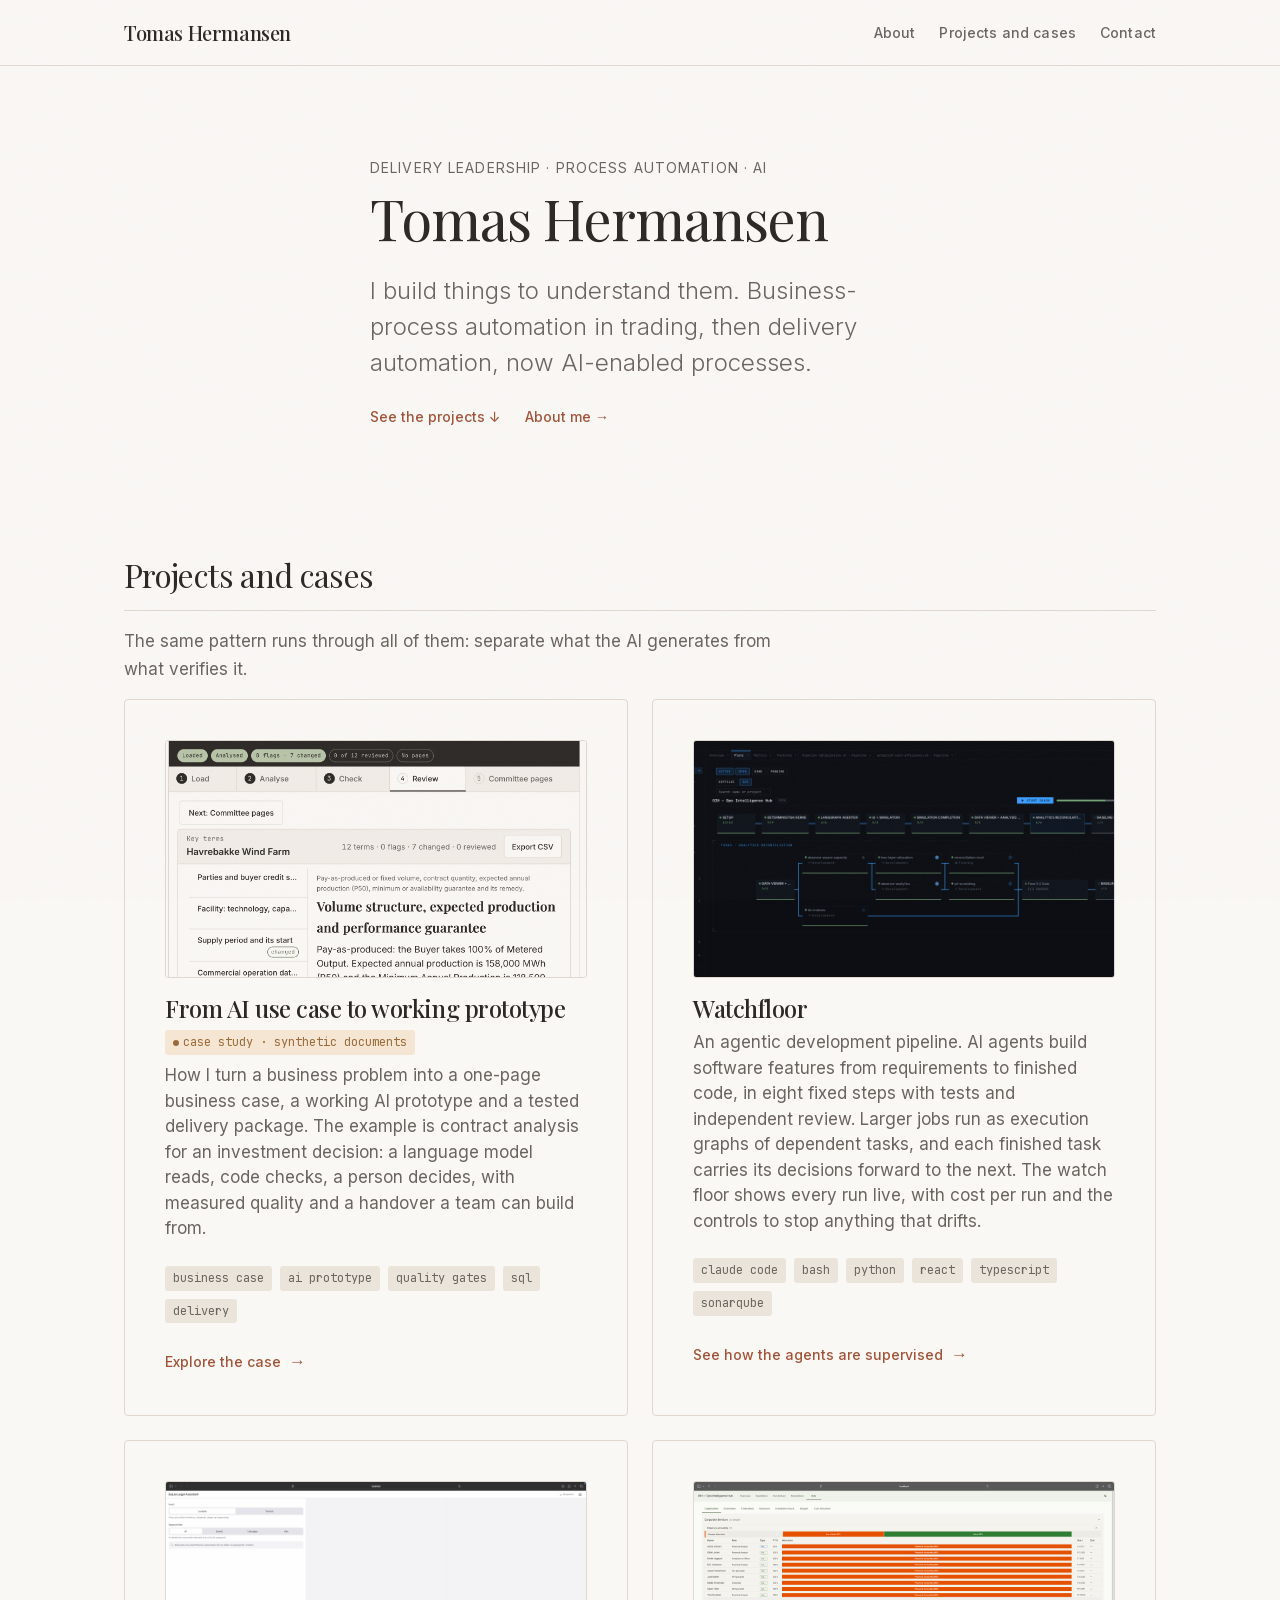
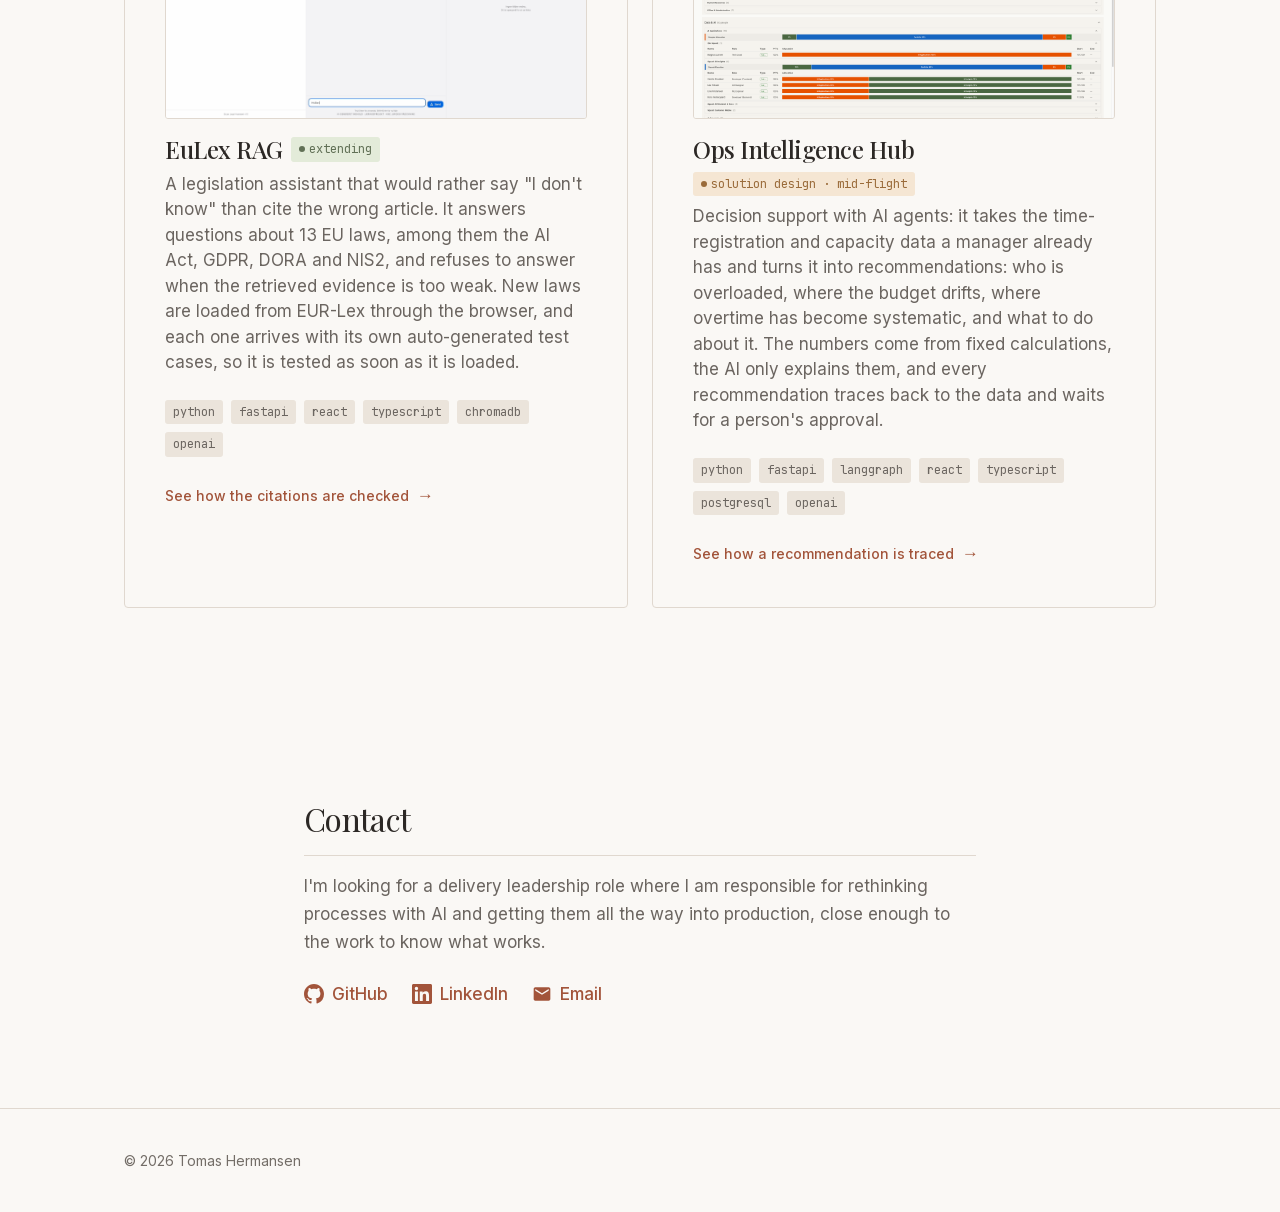
==== commit 33a14409: "Portfolio site" ====
--- a/index.html
+++ b/index.html
@@ -107,6 +107,7 @@
           from what verifies it.
         </p>
         <div class="projects-grid">
+
 
           <a href="projects/contract-terms/" class="project-card">
             <div class="project-card__thumbnail project-card__thumbnail--lead">
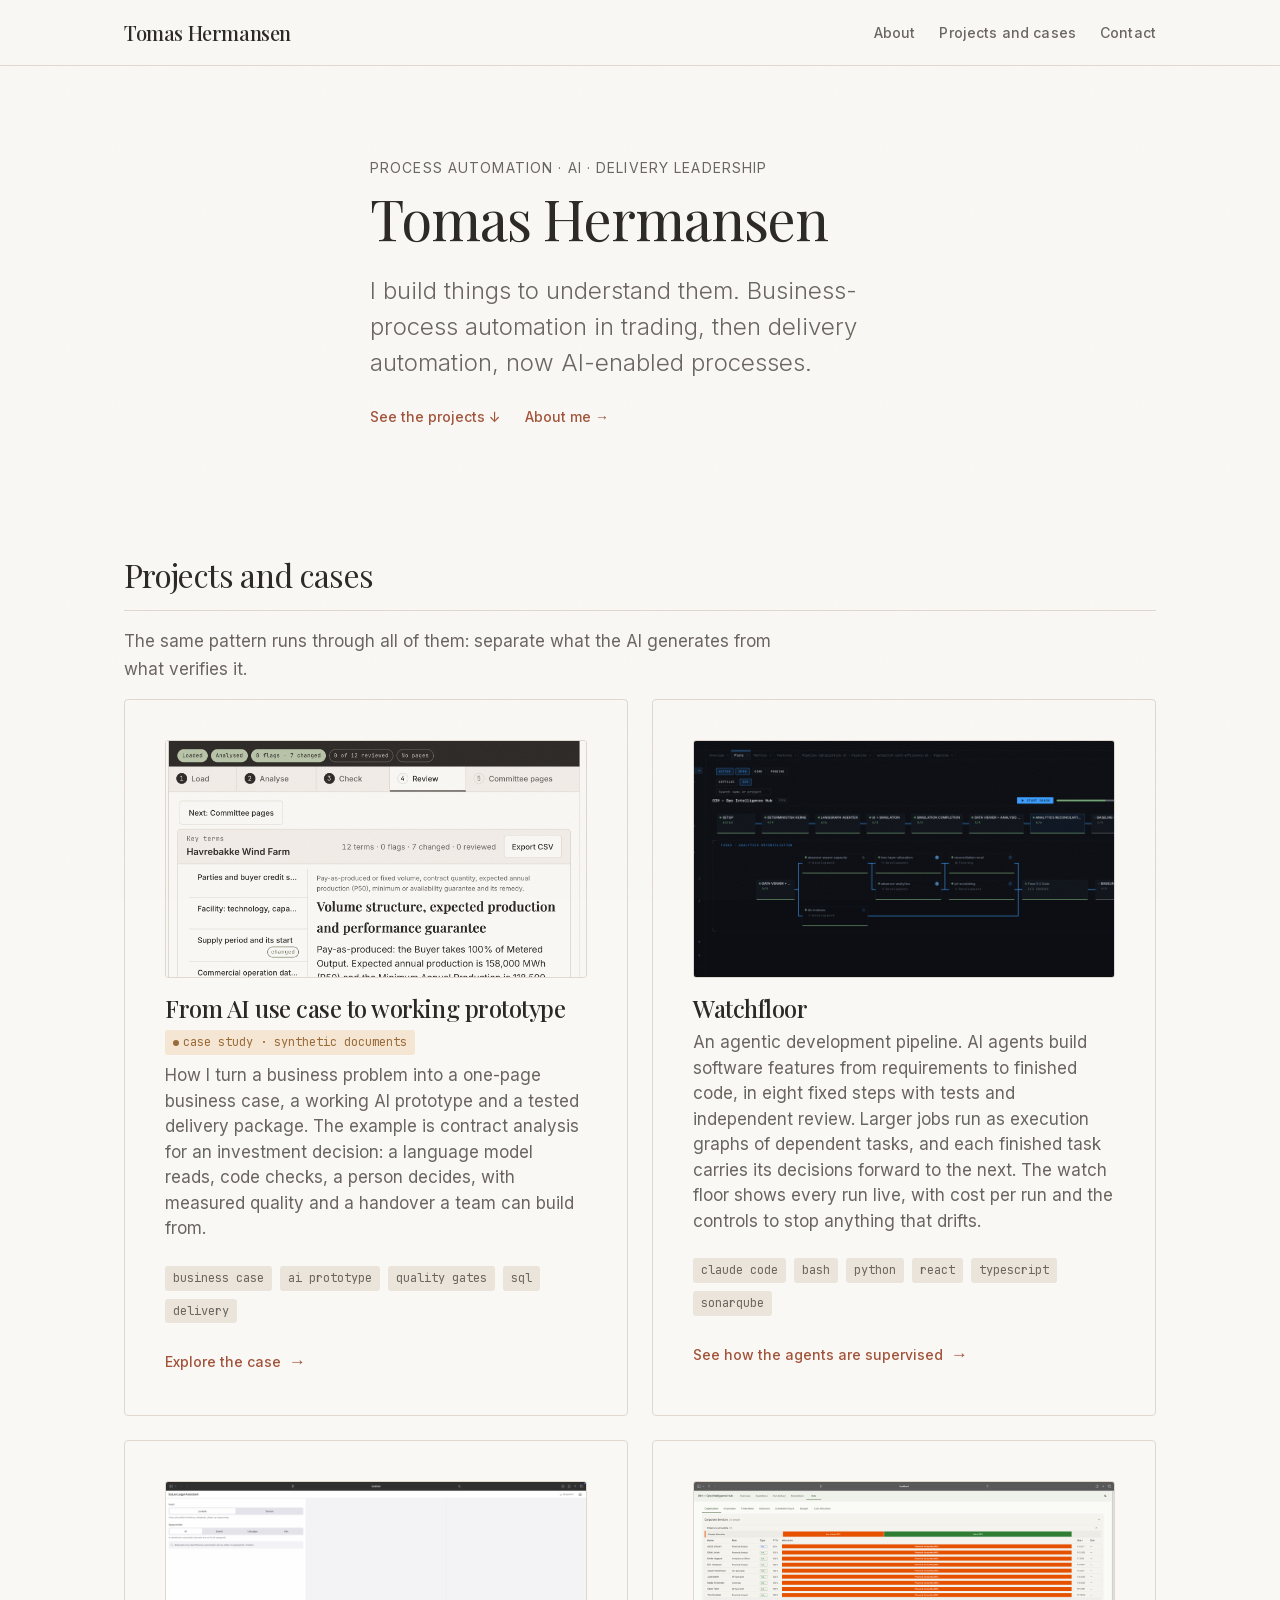
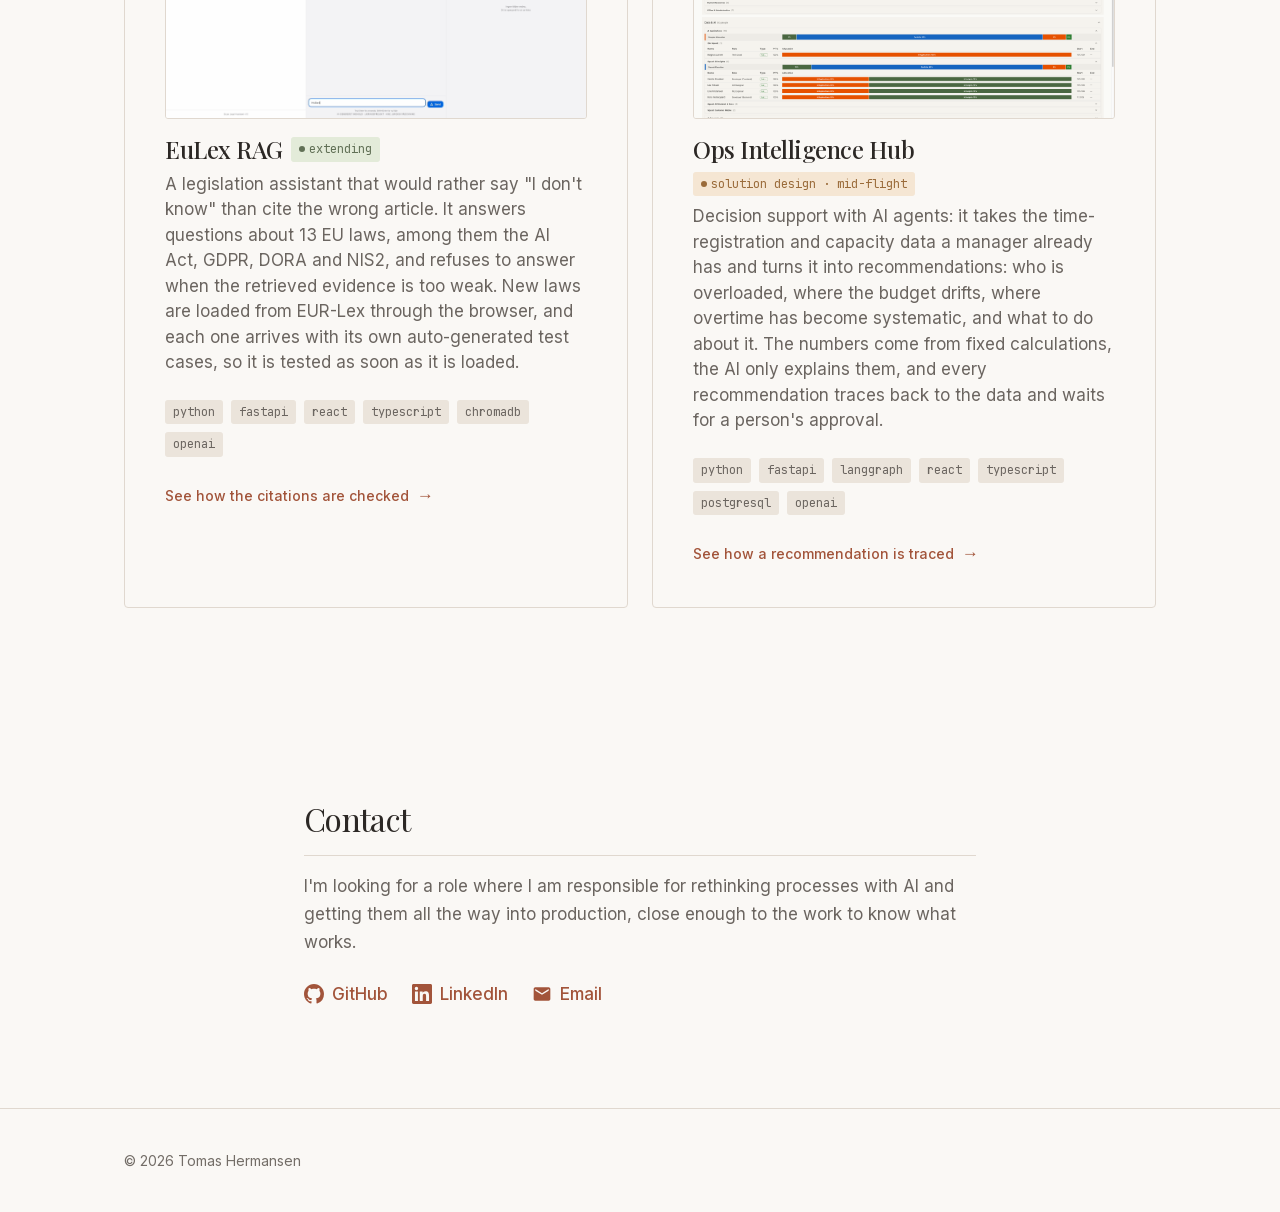
==== commit bb865db8: "Portfolio site" ====
--- a/index.html
+++ b/index.html
@@ -3,7 +3,7 @@
 <head>
   <meta charset="UTF-8">
   <meta name="viewport" content="width=device-width, initial-scale=1.0">
-  <title>Tomas Hermansen | Delivery Leadership, Process Automation &amp; AI</title>
+  <title>Tomas Hermansen | Process Automation, AI &amp; Delivery Leadership</title>
   <meta name="description" content="Process automation and AI in regulated financial services. I build AI-powered process solutions to learn where AI makes sense and what has to stay deterministic.">
   <meta name="theme-color" content="#FAF8F5">
   <link rel="canonical" href="https://tomashermansen-lang.github.io/portfolio/">
@@ -87,7 +87,7 @@
     <!-- Hero -->
     <section class="hero" aria-label="Introduction">
       <div class="container container--wide">
-        <p class="hero__kicker">Delivery Leadership &middot; Process Automation &middot; AI</p>
+        <p class="hero__kicker">Process Automation &middot; AI &middot; Delivery Leadership</p>
         <h1 class="hero__title">Tomas Hermansen</h1>
         <p class="hero__subtitle">I build things to understand them. Business-process automation in trading, then delivery automation, now AI-enabled processes.</p>
         <p class="hero__links">
@@ -213,7 +213,7 @@
       <div class="container">
         <h2 class="section-title" id="contact-title">Contact</h2>
         <p class="contact__lede">
-          I'm looking for a delivery leadership role where I am responsible
+          I'm looking for a role where I am responsible
           for rethinking processes with AI and getting them all the way into
           production, close enough to the work to know what works.
         </p>
